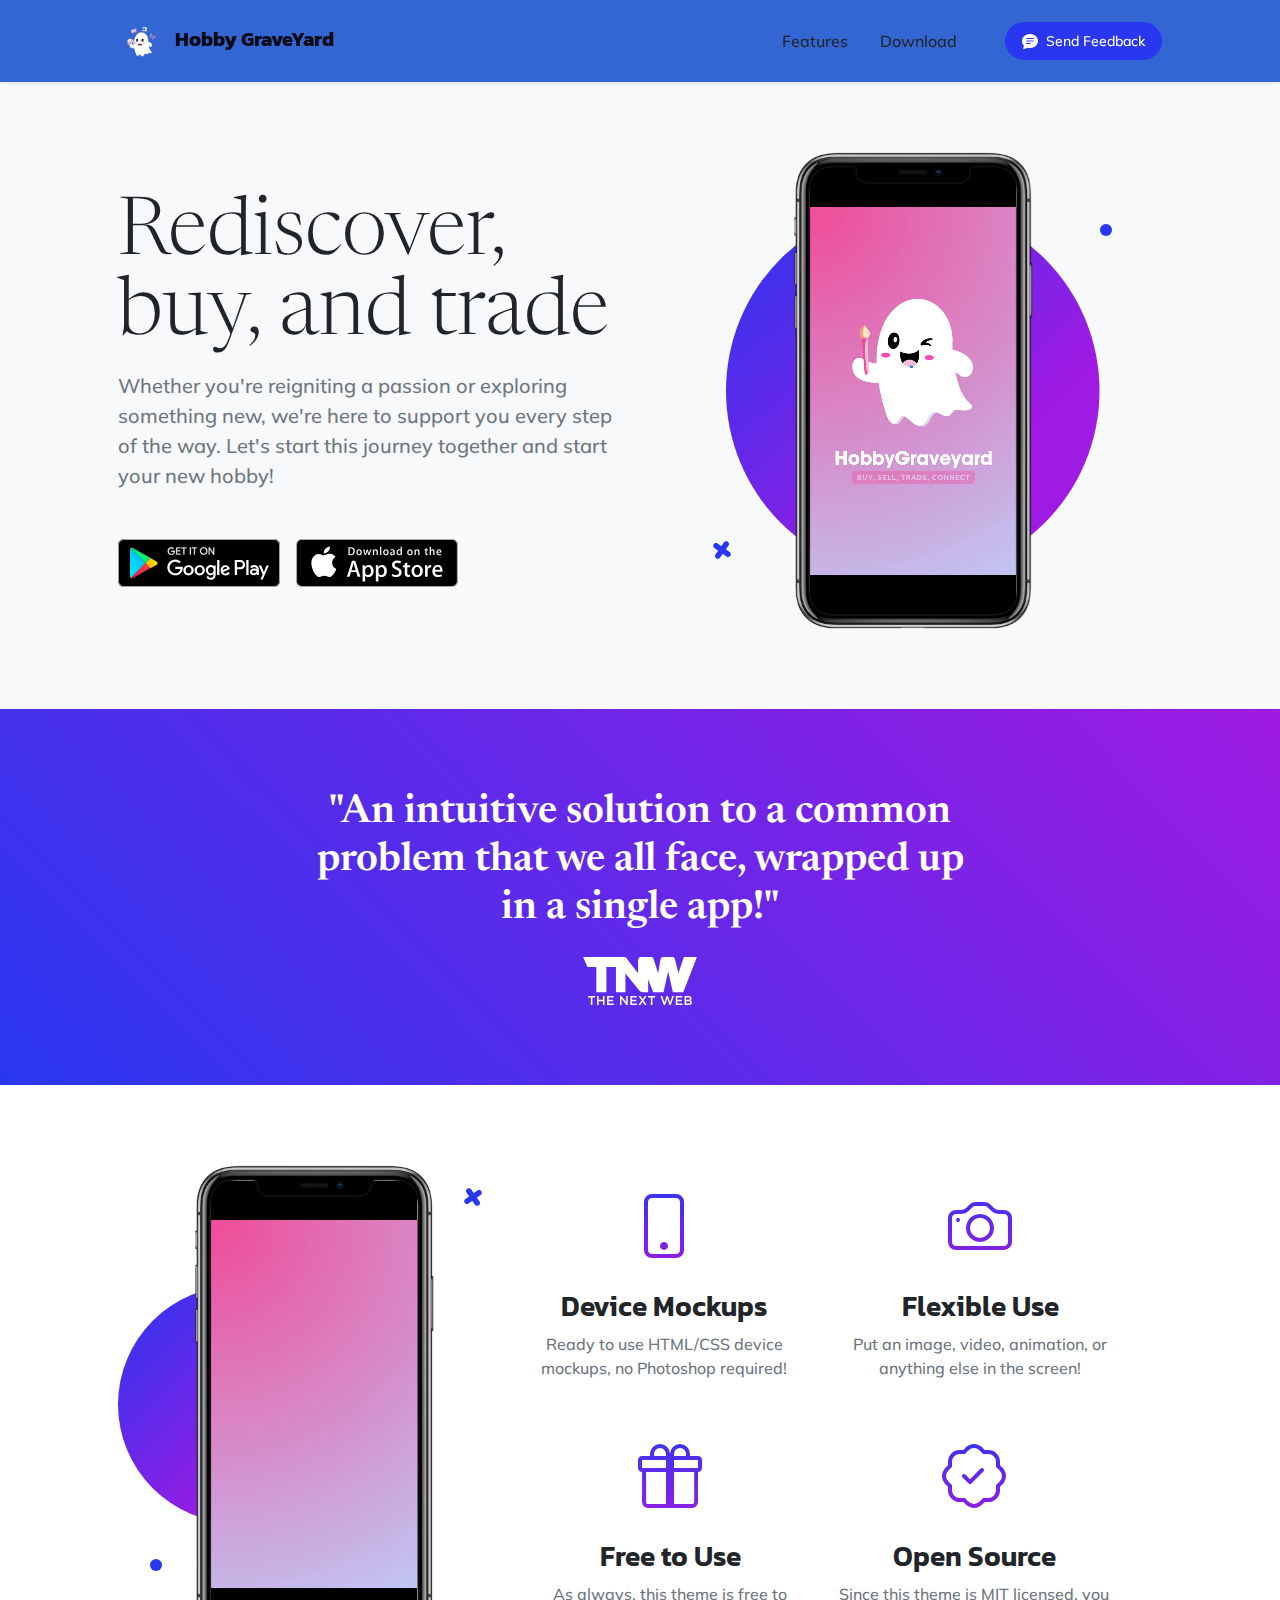
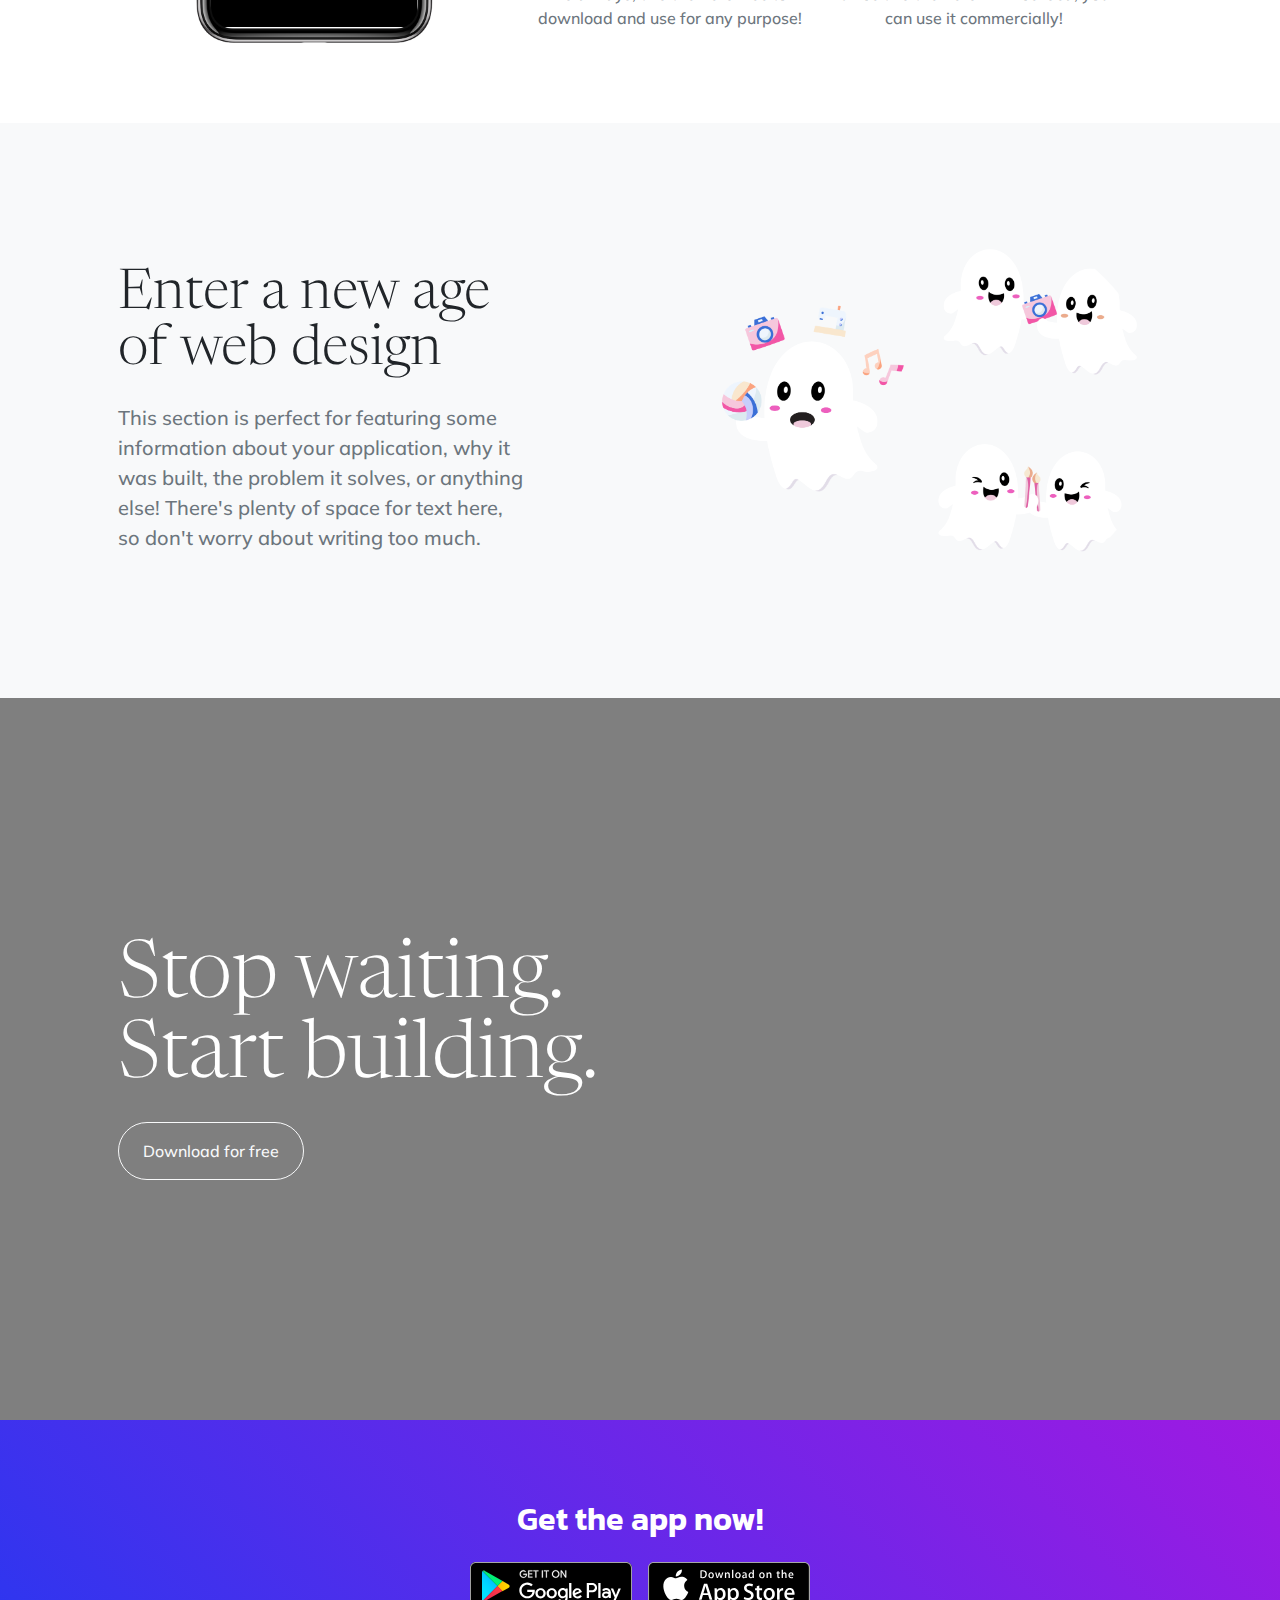
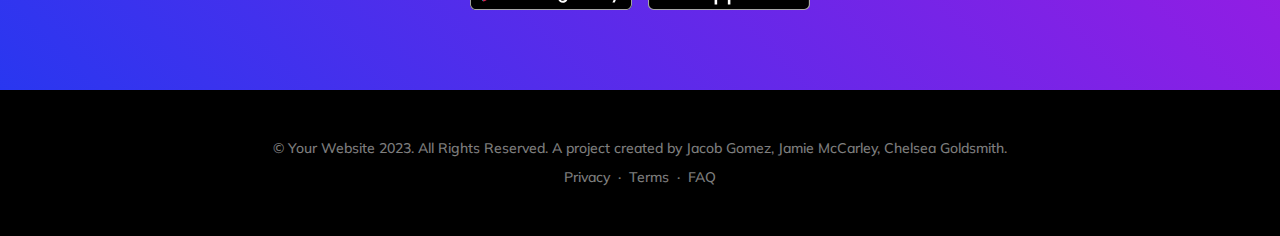
==== index.html @ b6e6c54a "credits" ====
<!DOCTYPE html>
<html lang="en">
<head>
  
        <meta charset="utf-8">
        <meta name="viewport" content="width=device-width, initial-scale=1, shrink-to-fit=no">
        <meta name="description" content="">
        <meta name="author" content="">
        <title>New Age - Start Bootstrap Theme</title>
        <link rel="icon" type="image/x-icon" href="assets/favicon.ico">
        <!-- Bootstrap icons-->
        <link href="https://cdn.jsdelivr.net/npm/bootstrap-icons@1.5.0/font/bootstrap-icons.css" rel="stylesheet">
        <!-- Google fonts-->
        <link rel="preconnect" href="https://fonts.gstatic.com">
        <link href="https://fonts.googleapis.com/css2?family=Newsreader:ital,wght@0,600;1,600&amp;display=swap" rel="stylesheet">
        <link href="https://fonts.googleapis.com/css2?family=Mulish:ital,wght@0,300;0,500;0,600;0,700;1,300;1,500;1,600;1,700&amp;display=swap" rel="stylesheet">
        <link href="https://fonts.googleapis.com/css2?family=Kanit:ital,wght@0,400;1,400&amp;display=swap" rel="stylesheet">
        <!-- Core theme CSS (includes Bootstrap)-->
        <link href="Css/styles.css" rel="stylesheet">

</head>
<body id="page-top">
    <!-- Navigation-->
    <nav class="navbar navbar-expand-lg navbar-light fixed-top shadow-sm" id="mainNav">
        <div class="container px-5">
            <a class="navbar-brand fw-bold" href="#page-top">
                <img src="assets/img/image_mascot.png" alt="Logo" class="me-2"> <!-- Add logo here -->
                Hobby GraveYard
            </a>
            <button class="navbar-toggler" type="button" data-bs-toggle="collapse" data-bs-target="#navbarResponsive" aria-controls="navbarResponsive" aria-expanded="false" aria-label="Toggle navigation">
                Menu
                <i class="bi-list"></i>
            </button>
            <div class="collapse navbar-collapse" id="navbarResponsive">
                <ul class="navbar-nav ms-auto me-4 my-3 my-lg-0">
                    <li class="nav-item"><a class="nav-link me-lg-3" href="#features">Features</a></li>
                    <li class="nav-item"><a class="nav-link me-lg-3" href="#download">Download</a></li>
                </ul>
                <button class="btn btn-primary rounded-pill px-3 mb-2 mb-lg-0" data-bs-toggle="modal" data-bs-target="#feedbackModal">
                    <span class="d-flex align-items-center">
                        <i class="bi-chat-text-fill me-2"></i>
                        <span class="small">Send Feedback</span>
                    </span>
                </button>
            </div>
        </div>
    </nav>
    <!-- Mashead header-->
    <header class="masthead">
        <div class="container px-5">
            <div class="row gx-5 align-items-center">
                <div class="col-lg-6">
                    <!-- Mashead text and app badges-->
                    <div class="mb-5 mb-lg-0 text-center text-lg-start">
                        <h1 class="display-1 lh-1 mb-3">Rediscover, buy, and trade</h1>
                        <p class="lead fw-normal text-muted mb-5"> Whether you're reigniting a passion or exploring something new, we're here to support you every step of the way.
                             Let's start this journey together and start your new hobby!</p>
                        <div class="d-flex flex-column flex-lg-row align-items-center">
                            <a class="me-lg-3 mb-4 mb-lg-0" href="#!"><img class="app-badge" src="assets/img/google-play-badge.svg" alt="..."></a>
                            <a href="#!"><img class="app-badge" src="assets/img/app-store-badge.svg" alt="..."></a>
                        </div>
                    </div>
                </div>
                <div class="col-lg-6">
                    <!-- Masthead device mockup feature-->
                    <div class="masthead-device-mockup">
                        <svg class="circle" viewBox="0 0 100 100" xmlns="http://www.w3.org/2000/svg">
                            <defs>
                                <linearGradient id="circleGradient" gradientTransform="rotate(45)">
                                    <stop class="gradient-start-color" offset="0%"></stop>
                                    <stop class="gradient-end-color" offset="100%"></stop>
                                </linearGradient>
                            </defs>
                            <circle cx="50" cy="50" r="50"></circle></svg><svg class="shape-1 d-none d-sm-block" viewBox="0 0 240.83 240.83" xmlns="http://www.w3.org/2000/svg">
                            <rect x="-32.54" y="78.39" width="305.92" height="84.05" rx="42.03" transform="translate(120.42 -49.88) rotate(45)"></rect>
                            <rect x="-32.54" y="78.39" width="305.92" height="84.05" rx="42.03" transform="translate(-49.88 120.42) rotate(-45)"></rect></svg><svg class="shape-2 d-none d-sm-block" viewBox="0 0 100 100" xmlns="http://www.w3.org/2000/svg"><circle cx="50" cy="50" r="50"></circle></svg>
                        <div class="device-wrapper">
                            <div class="device" data-device="iPhoneX" data-orientation="portrait" data-color="black">
                                <div class="screen bg-black">
                                    <!-- PUT CONTENTS HERE:-->
                                    <!-- * * This can be a video, image, or just about anything else.-->
                                    <!-- * * Set the max width of your media to 100% and the height to-->
                                    <!-- * * 100% like the demo example below.-->
                                    <video muted="muted" autoplay="" loop="" style="max-width: 100%; height: 100%"><source src="assets/video/Hobby Graveyard.mp4" type="video/mp4"></video>
                                </div>
                            </div>
                        </div>
                    </div>
                </div>
            </div>
        </div>
    </header>
    <!-- Quote/testimonial aside-->
    <aside class="text-center bg-gradient-primary-to-secondary">
        <div class="container px-5">
            <div class="row gx-5 justify-content-center">
                <div class="col-xl-8">
                    <div class="h2 fs-1 text-white mb-4">"An intuitive solution to a common problem that we all face, wrapped up in a single app!"</div>
                    <img src="assets/img/tnw-logo.svg" alt="..." style="height: 3rem">
                </div>
            </div>
        </div>
    </aside>
    <!-- App features section-->
    <section id="features">
        <div class="container px-5">
            <div class="row gx-5 align-items-center">
                <div class="col-lg-8 order-lg-1 mb-5 mb-lg-0">
                    <div class="container-fluid px-5">
                        <div class="row gx-5">
                            <div class="col-md-6 mb-5">
                                <!-- Feature item-->
                                <div class="text-center">
                                    <i class="bi-phone icon-feature text-gradient d-block mb-3"></i>
                                    <h3 class="font-alt">Device Mockups</h3>
                                    <p class="text-muted mb-0">Ready to use HTML/CSS device mockups, no Photoshop required!</p>
                                </div>
                            </div>
                            <div class="col-md-6 mb-5">
                                <!-- Feature item-->
                                <div class="text-center">
                                    <i class="bi-camera icon-feature text-gradient d-block mb-3"></i>
                                    <h3 class="font-alt">Flexible Use</h3>
                                    <p class="text-muted mb-0">Put an image, video, animation, or anything else in the screen!</p>
                                </div>
                            </div>
                        </div>
                        <div class="row">
                            <div class="col-md-6 mb-5 mb-md-0">
                                <!-- Feature item-->
                                <div class="text-center">
                                    <i class="bi-gift icon-feature text-gradient d-block mb-3"></i>
                                    <h3 class="font-alt">Free to Use</h3>
                                    <p class="text-muted mb-0">As always, this theme is free to download and use for any purpose!</p>
                                </div>
                            </div>
                            <div class="col-md-6">
                                <!-- Feature item-->
                                <div class="text-center">
                                    <i class="bi-patch-check icon-feature text-gradient d-block mb-3"></i>
                                    <h3 class="font-alt">Open Source</h3>
                                    <p class="text-muted mb-0">Since this theme is MIT licensed, you can use it commercially!</p>
                                </div>
                            </div>
                        </div>
                    </div>
                </div>
                <div class="col-lg-4 order-lg-0">
                    <!-- Features section device mockup-->
                    <div class="features-device-mockup">
                        <svg class="circle" viewBox="0 0 100 100" xmlns="http://www.w3.org/2000/svg">
                            <defs>
                                <linearGradient id="circleGradient" gradientTransform="rotate(45)">
                                    <stop class="gradient-start-color" offset="0%"></stop>
                                    <stop class="gradient-end-color" offset="100%"></stop>
                                </linearGradient>
                            </defs>
                            <circle cx="50" cy="50" r="50"></circle></svg><svg class="shape-1 d-none d-sm-block" viewBox="0 0 240.83 240.83" xmlns="http://www.w3.org/2000/svg">
                            <rect x="-32.54" y="78.39" width="305.92" height="84.05" rx="42.03" transform="translate(120.42 -49.88) rotate(45)"></rect>
                            <rect x="-32.54" y="78.39" width="305.92" height="84.05" rx="42.03" transform="translate(-49.88 120.42) rotate(-45)"></rect></svg><svg class="shape-2 d-none d-sm-block" viewBox="0 0 100 100" xmlns="http://www.w3.org/2000/svg"><circle cx="50" cy="50" r="50"></circle></svg>
                        <div class="device-wrapper">
                            <div class="device" data-device="iPhoneX" data-orientation="portrait" data-color="black">
                                <div class="screen bg-black">
                                    <!-- PUT CONTENTS HERE:-->
                                    <!-- * * This can be a video, image, or just about anything else.-->
                                    <!-- * * Set the max width of your media to 100% and the height to-->
                                    <!-- * * 100% like the demo example below.-->
                                    <video muted="muted" autoplay="" loop="" style="max-width: 100%; height: 100%"><source src="assets/video/Hobby Graveyard.mp4" type="video/mp4"></video>
                                </div>
                            </div>
                        </div>
                    </div>
                </div>
            </div>
        </div>
    </section>
    <!-- Basic features section-->
    <section class="bg-light">
        <div class="container px-5">
            <div class="row gx-5 align-items-center justify-content-center justify-content-lg-between">
                <div class="col-12 col-lg-5">
                    <h2 class="display-4 lh-1 mb-4">Enter a new age of web design</h2>
                    <p class="lead fw-normal text-muted mb-5 mb-lg-0">This section is perfect for featuring some information about your application, why it was built, the problem it solves, or anything else! There's plenty of space for text here, so don't worry about writing too much.</p>
                </div>
                <div class="col-sm-8 col-md-6">
                    <div class="px-5 px-sm-0"><img class="img-fluid rounded-circle" src="assets/img/Untitled (65).png" alt="..."></div>
                </div>
            </div>
        </div>
    </section>
    <!-- Call to action section-->
    <section class="cta">
        <div class="cta-content">
            <div class="container px-5">
                <h2 class="text-white display-1 lh-1 mb-4">
                    Stop waiting.
                    <br>
                    Start building.
                </h2>
                <a class="btn btn-outline-light py-3 px-4 rounded-pill" href="https://startbootstrap.com/theme/new-age" target="_blank">Download for free</a>
            </div>
        </div>
    </section>
    <!-- App badge section-->
    <section class="bg-gradient-primary-to-secondary" id="download">
        <div class="container px-5">
            <h2 class="text-center text-white font-alt mb-4">Get the app now!</h2>
            <div class="d-flex flex-column flex-lg-row align-items-center justify-content-center">
                <a class="me-lg-3 mb-4 mb-lg-0" href="#!"><img class="app-badge" src="assets/img/google-play-badge.svg" alt="..."></a>
                <a href="#!"><img class="app-badge" src="assets/img/app-store-badge.svg" alt="..."></a>
            </div>
        </div>
    </section>
    <!-- Footer-->
    <footer class="bg-black text-center py-5">
        <div class="container px-5">
            <div class="text-white-50 small">
                <div class="mb-2">© Your Website 2023. All Rights Reserved. A project created by Jacob Gomez, Jamie McCarley, Chelsea Goldsmith.</div>
                <a href="#!">Privacy</a>
                <span class="mx-1">·</span>
                <a href="#!">Terms</a>
                <span class="mx-1">·</span>
                <a href="#!">FAQ</a>
            </div>
        </div>
    </footer>
    <!-- Feedback Modal-->
    <div class="modal fade" id="feedbackModal" tabindex="-1" aria-labelledby="feedbackModalLabel" aria-hidden="true">
        <div class="modal-dialog modal-dialog-centered">
            <div class="modal-content">
                <div class="modal-header bg-gradient-primary-to-secondary p-4">
                    <h5 class="modal-title font-alt text-white" id="feedbackModalLabel">Send feedback</h5>
                    <button class="btn-close btn-close-white" type="button" data-bs-dismiss="modal" aria-label="Close"></button>
                </div>
                <div class="modal-body border-0 p-4">
                    <!-- * * * * * * * * * * * * * * *-->
                    <!-- * * SB Forms Contact Form * *-->
                    <!-- * * * * * * * * * * * * * * *-->
                    <!-- This form is pre-integrated with SB Forms.-->
                    <!-- To make this form functional, sign up at-->
                    <!-- https://startbootstrap.com/solution/contact-forms-->
                    <!-- to get an API token!-->
                    <form id="contactForm" data-sb-form-api-token="API_TOKEN">
                        <!-- Name input-->
                        <div class="form-floating mb-3">
                            <input class="form-control" id="name" type="text" placeholder="Enter your name..." data-sb-validations="required" data-sb-can-submit="no">
                            <label for="name">Full name</label>
                            <div class="invalid-feedback" data-sb-feedback="name:required">A name is required.</div>
                        </div>
                        <!-- Email address input-->
                        <div class="form-floating mb-3">
                            <input class="form-control" id="email" type="email" placeholder="name@example.com" data-sb-validations="required,email" data-sb-can-submit="no">
                            <label for="email">Email address</label>
                            <div class="invalid-feedback" data-sb-feedback="email:required">An email is required.</div>
                            <div class="invalid-feedback" data-sb-feedback="email:email">Email is not valid.</div>
                        </div>
                        <!-- Phone number input-->
                        <div class="form-floating mb-3">
                            <input class="form-control" id="phone" type="tel" placeholder="(123) 456-7890" data-sb-validations="required" data-sb-can-submit="no">
                            <label for="phone">Phone number</label>
                            <div class="invalid-feedback" data-sb-feedback="phone:required">A phone number is required.</div>
                        </div>
                        <!-- Message input-->
                        <div class="form-floating mb-3">
                            <textarea class="form-control" id="message" type="text" placeholder="Enter your message here..." style="height: 10rem" data-sb-validations="required" data-sb-can-submit="no"></textarea>
                            <label for="message">Message</label>
                            <div class="invalid-feedback" data-sb-feedback="message:required">A message is required.</div>
                        </div>
                        <!-- Submit success message-->
                        <!---->
                        <!-- This is what your users will see when the form-->
                        <!-- has successfully submitted-->
                        <div class="d-none" id="submitSuccessMessage">
                            <div class="text-center mb-3">
                                <div class="fw-bolder">Form submission successful!</div>
                                To activate this form, sign up at
                                <br>
                                <a href="https://startbootstrap.com/solution/contact-forms">https://startbootstrap.com/solution/contact-forms</a>
                            </div>
                        </div>
                        <!-- Submit error message-->
                        <!---->
                        <!-- This is what your users will see when there is-->
                        <!-- an error submitting the form-->
                        <div class="d-none" id="submitErrorMessage"><div class="text-center text-danger mb-3">Error sending message!</div></div>
                        <!-- Submit Button-->
                        <div class="d-grid"><button class="btn btn-primary rounded-pill btn-lg disabled" id="submitButton" type="submit">Submit</button></div>
                    </form>
                </div>
            </div>
        </div>
    </div>
    <!-- Bootstrap core JS-->
    <script src="https://cdn.jsdelivr.net/npm/bootstrap@5.2.3/dist/js/bootstrap.bundle.min.js"></script>
    <!-- Core theme JS-->
    <script src="js/scripts.js"></script>
    <!-- * * * * * * * * * * * * * * * * * * * * * * * * * * * * * * * * * * * * * * * *-->
    <!-- * *                               SB Forms JS                               * *-->
    <!-- * * Activate your form at https://startbootstrap.com/solution/contact-forms * *-->
    <!-- * * * * * * * * * * * * * * * * * * * * * * * * * * * * * * * * * * * * * * * *-->
    <script src="https://cdn.startbootstrap.com/sb-forms-latest.js"></script>


</body>
</html>
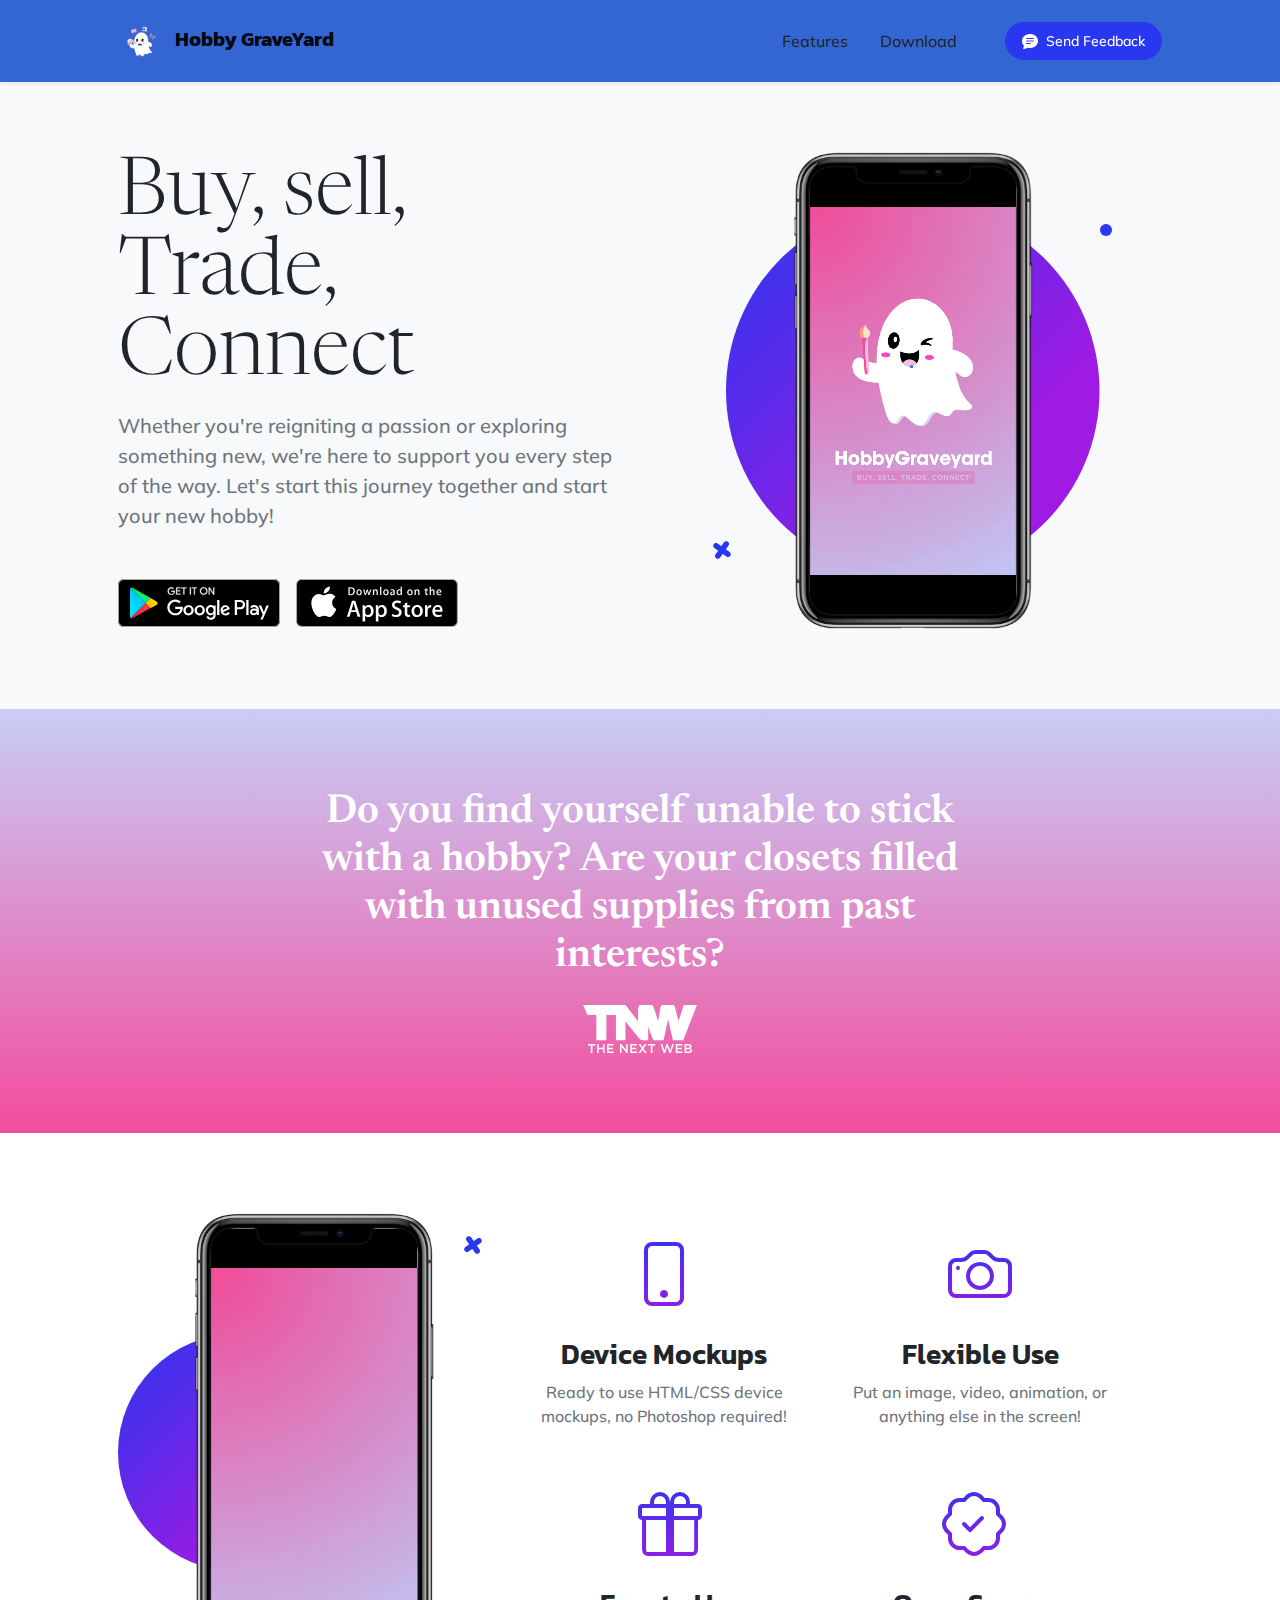
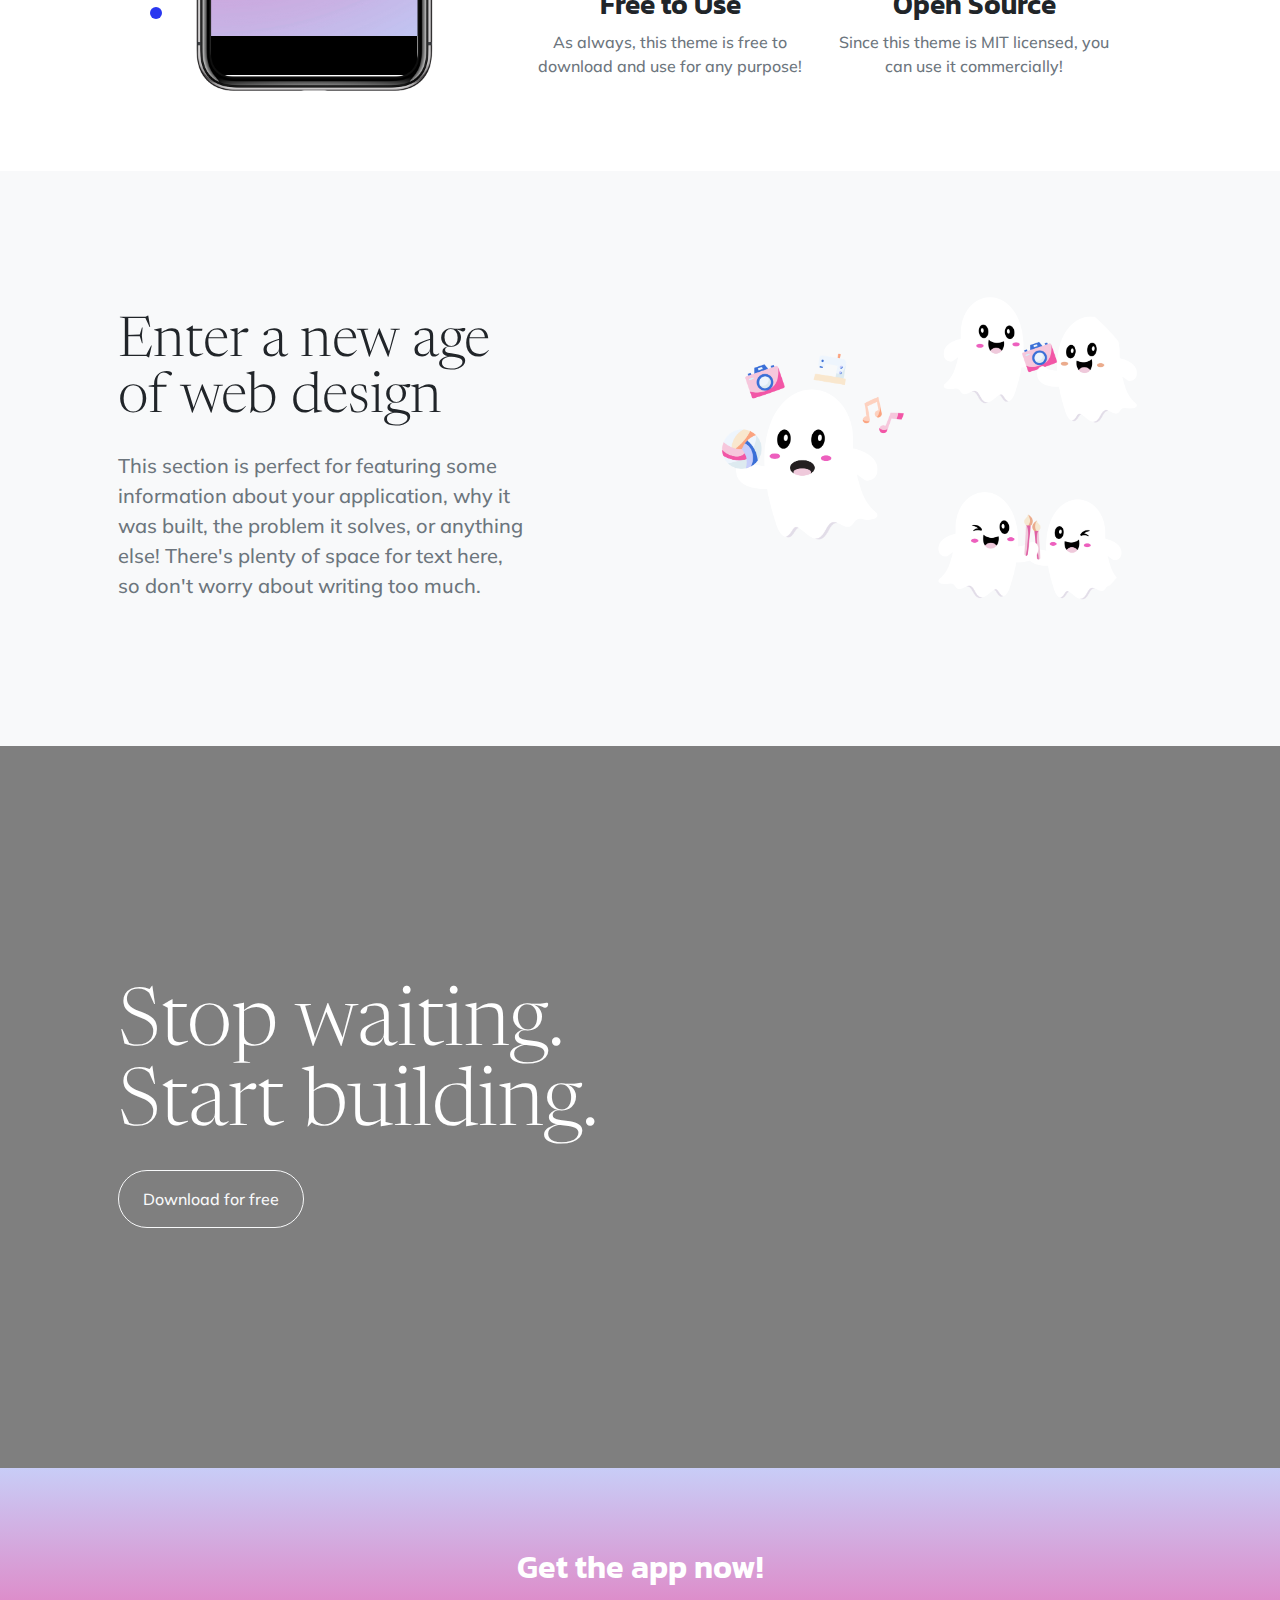
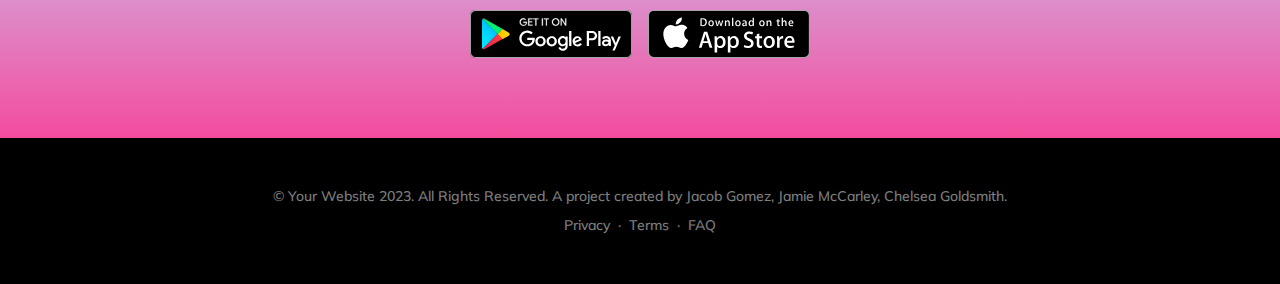
==== commit 5a2f0d6f: "change gradiant" ====
--- a/index.html
+++ b/index.html
@@ -52,7 +52,7 @@
                 <div class="col-lg-6">
                     <!-- Mashead text and app badges-->
                     <div class="mb-5 mb-lg-0 text-center text-lg-start">
-                        <h1 class="display-1 lh-1 mb-3">Rediscover, buy, and trade</h1>
+                        <h1 class="display-1 lh-1 mb-3">Buy, sell, Trade, Connect</h1>
                         <p class="lead fw-normal text-muted mb-5"> Whether you're reigniting a passion or exploring something new, we're here to support you every step of the way.
                              Let's start this journey together and start your new hobby!</p>
                         <div class="d-flex flex-column flex-lg-row align-items-center">
@@ -95,7 +95,7 @@
         <div class="container px-5">
             <div class="row gx-5 justify-content-center">
                 <div class="col-xl-8">
-                    <div class="h2 fs-1 text-white mb-4">"An intuitive solution to a common problem that we all face, wrapped up in a single app!"</div>
+                    <div class="h2 fs-1 text-white mb-4">Do you find yourself unable to stick with a hobby? Are your closets filled with unused supplies from past interests?</div>
                     <img src="assets/img/tnw-logo.svg" alt="..." style="height: 3rem">
                 </div>
             </div>
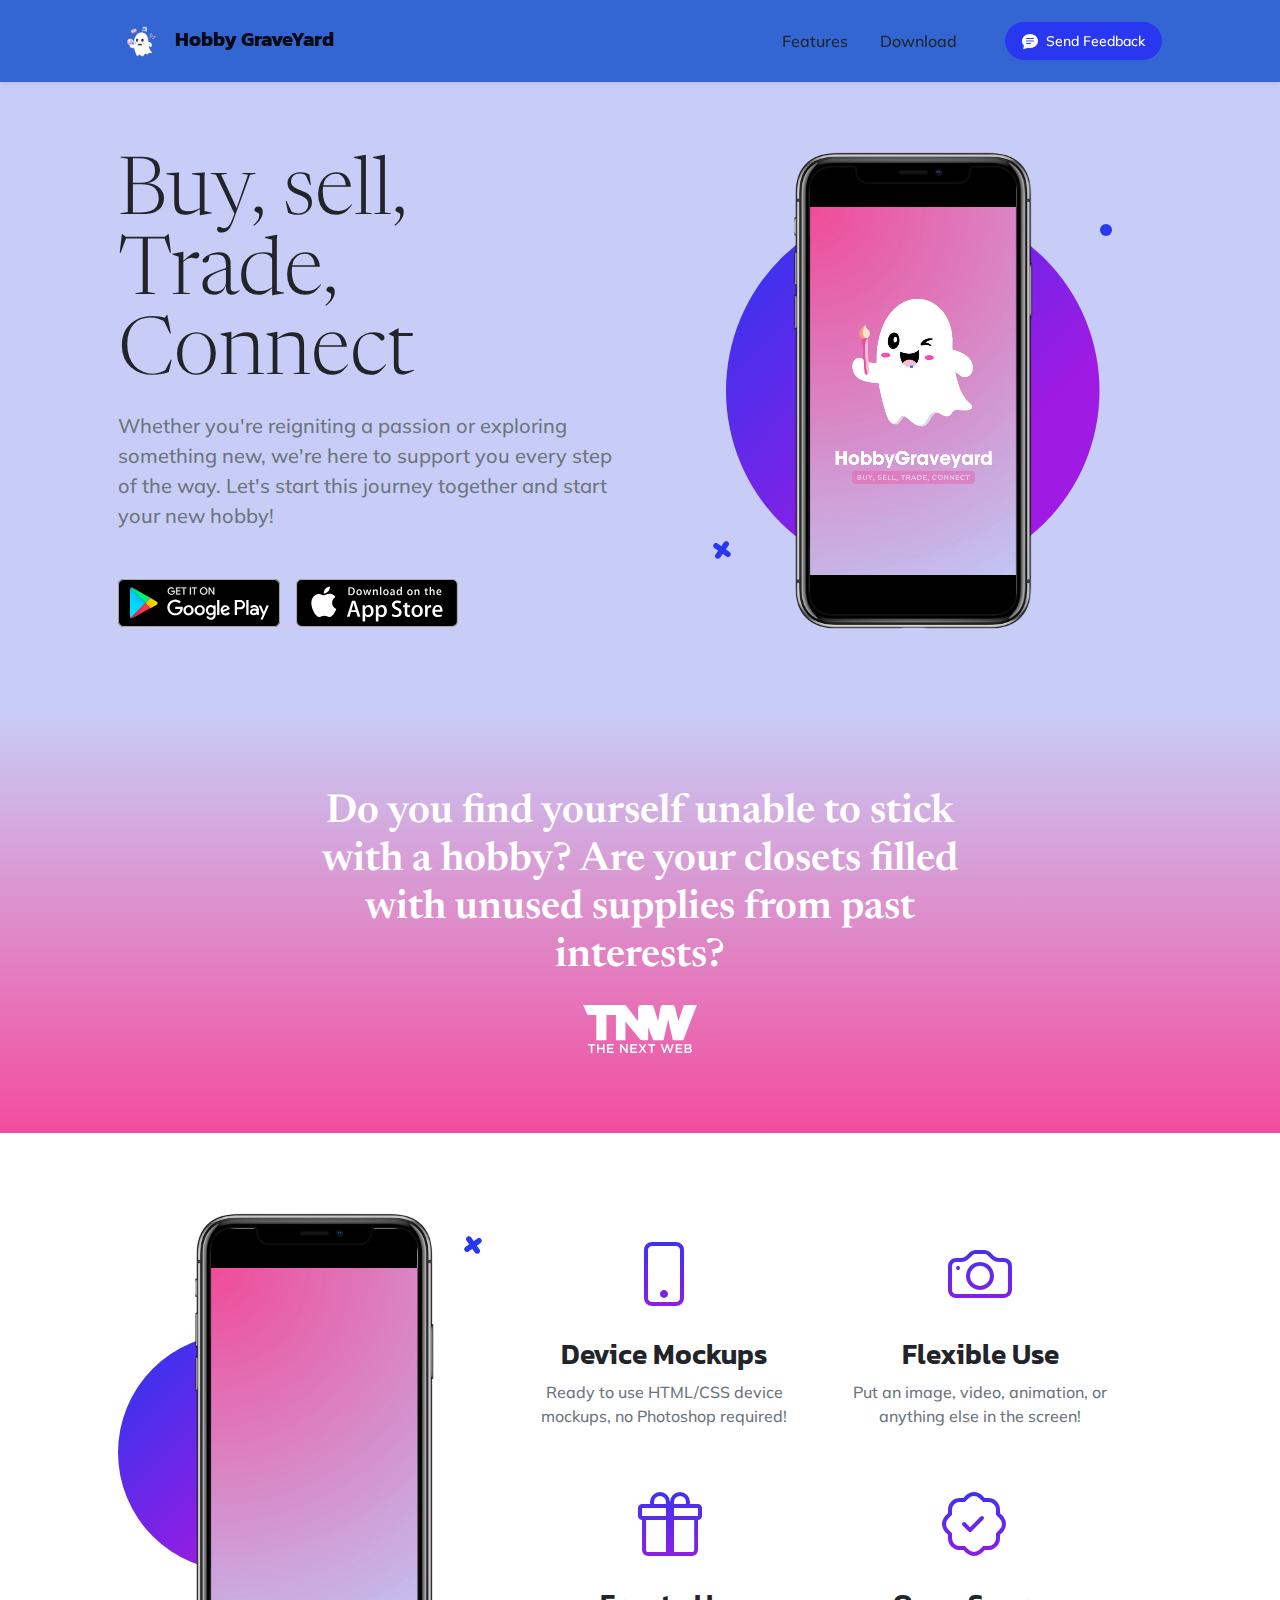
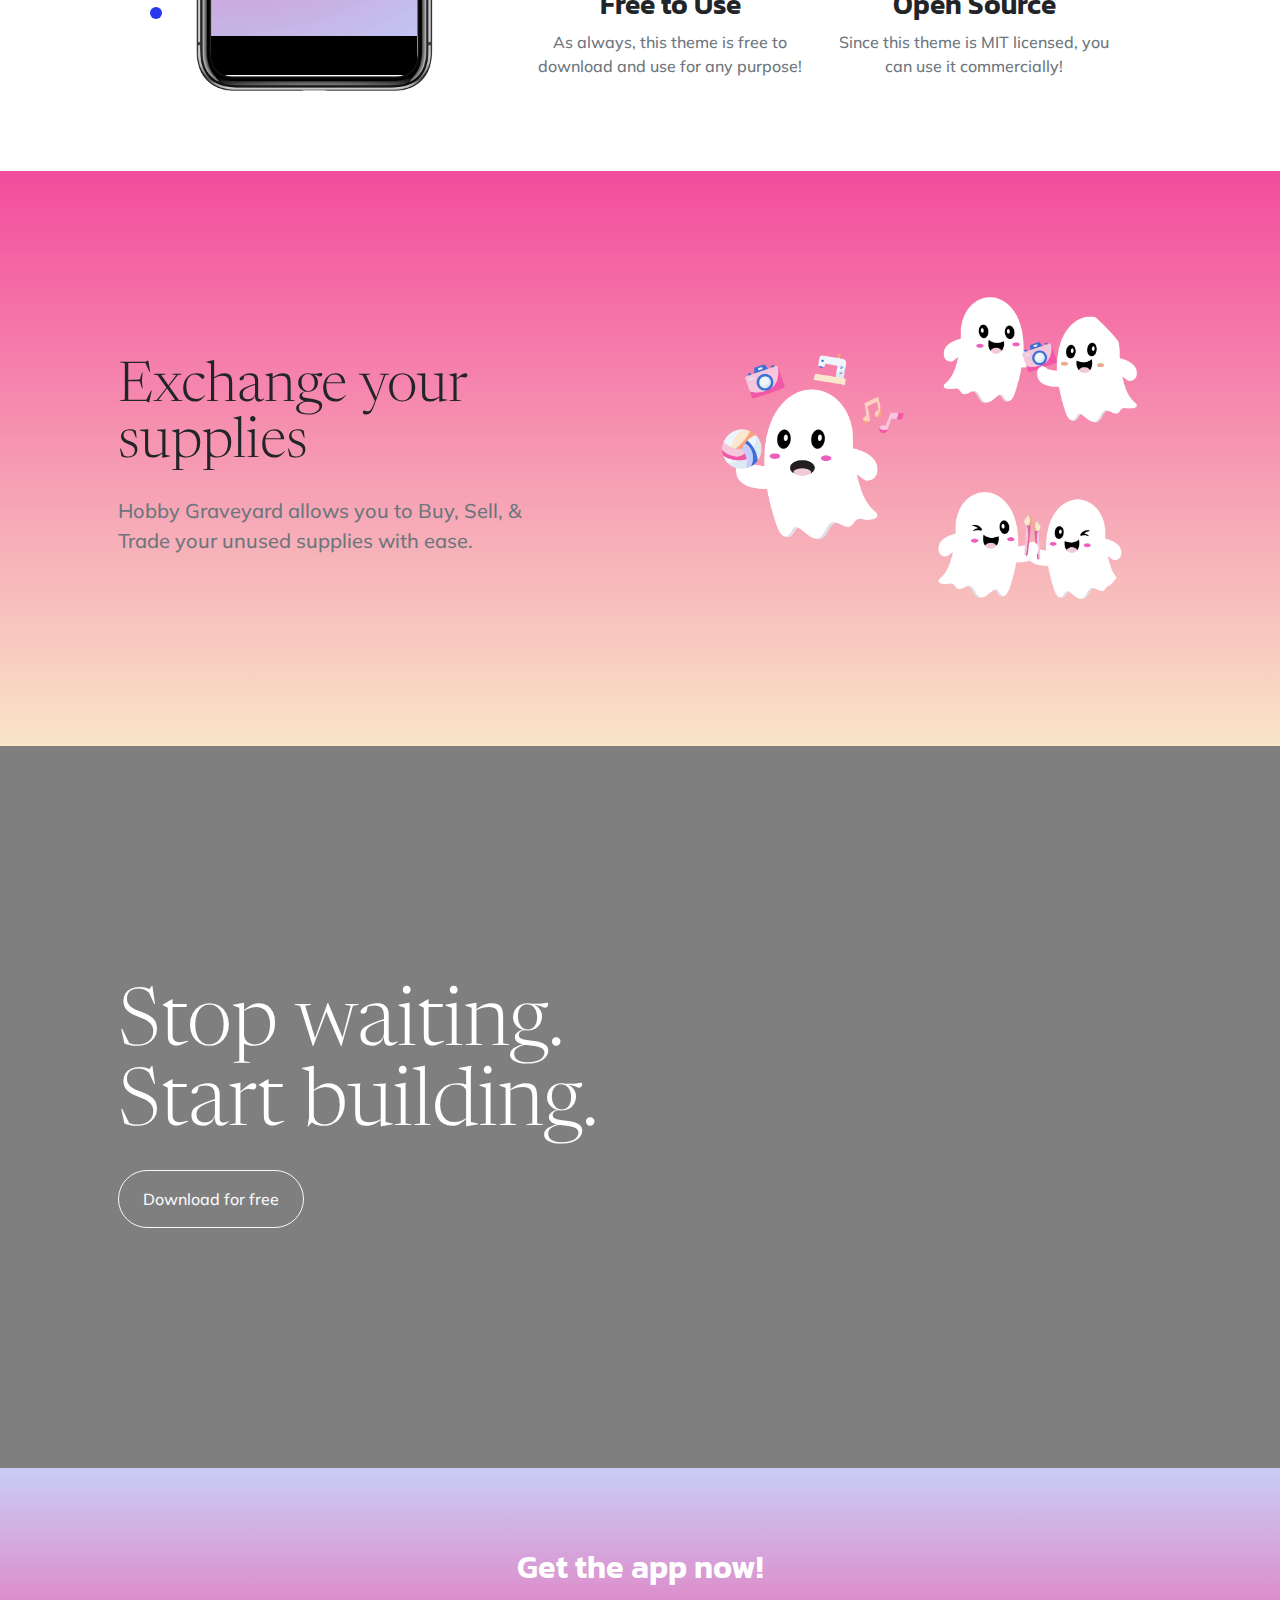
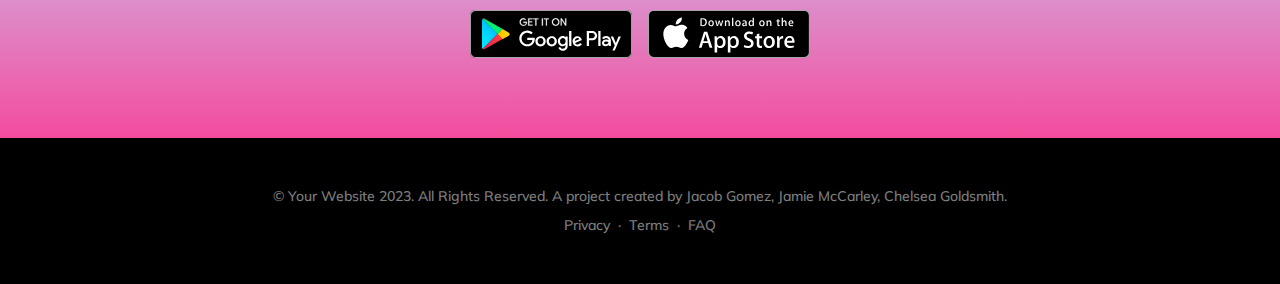
==== commit 860813c1: "change gradient" ====
--- a/index.html
+++ b/index.html
@@ -179,8 +179,8 @@
         <div class="container px-5">
             <div class="row gx-5 align-items-center justify-content-center justify-content-lg-between">
                 <div class="col-12 col-lg-5">
-                    <h2 class="display-4 lh-1 mb-4">Enter a new age of web design</h2>
-                    <p class="lead fw-normal text-muted mb-5 mb-lg-0">This section is perfect for featuring some information about your application, why it was built, the problem it solves, or anything else! There's plenty of space for text here, so don't worry about writing too much.</p>
+                    <h2 class="display-4 lh-1 mb-4">Exchange your supplies</h2>
+                    <p class="lead fw-normal text-muted mb-5 mb-lg-0"> Hobby Graveyard allows you to Buy, Sell, & Trade your unused supplies with ease.</p>
                 </div>
                 <div class="col-sm-8 col-md-6">
                     <div class="px-5 px-sm-0"><img class="img-fluid rounded-circle" src="assets/img/Untitled (65).png" alt="..."></div>
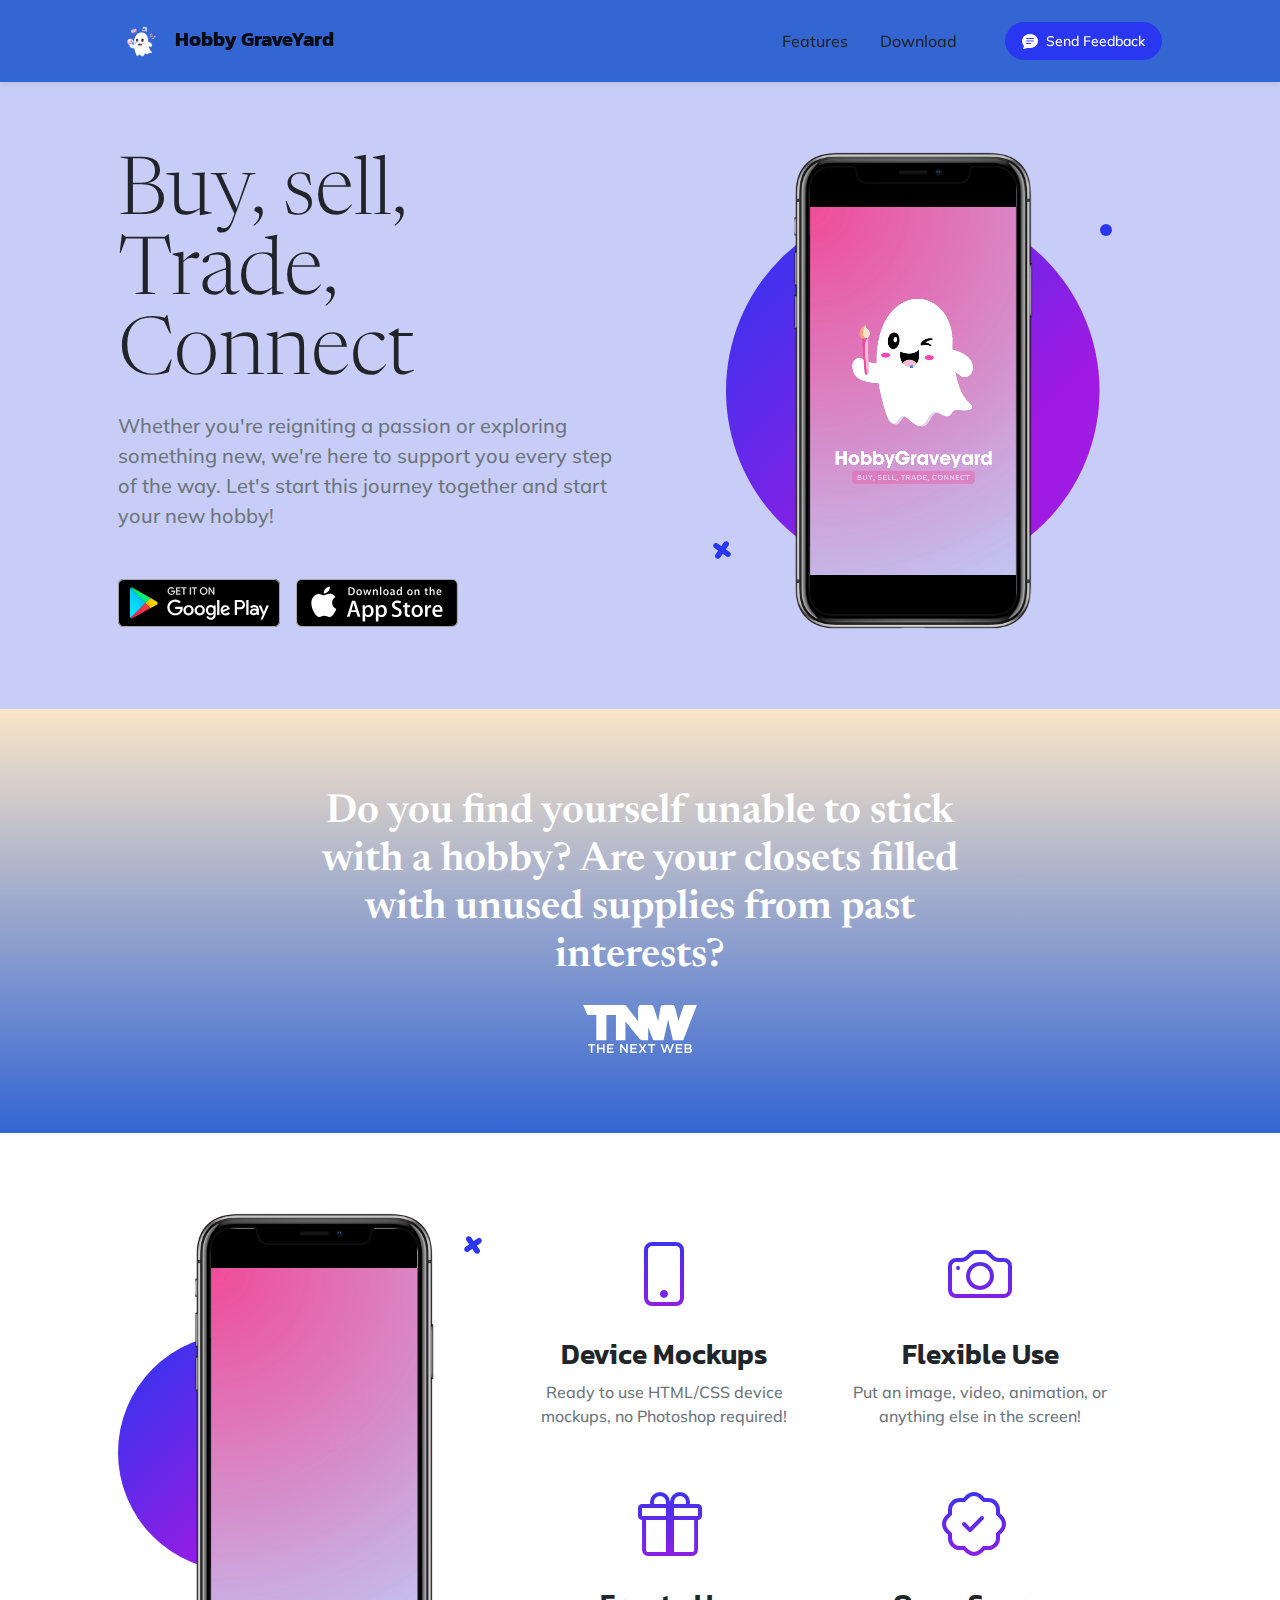
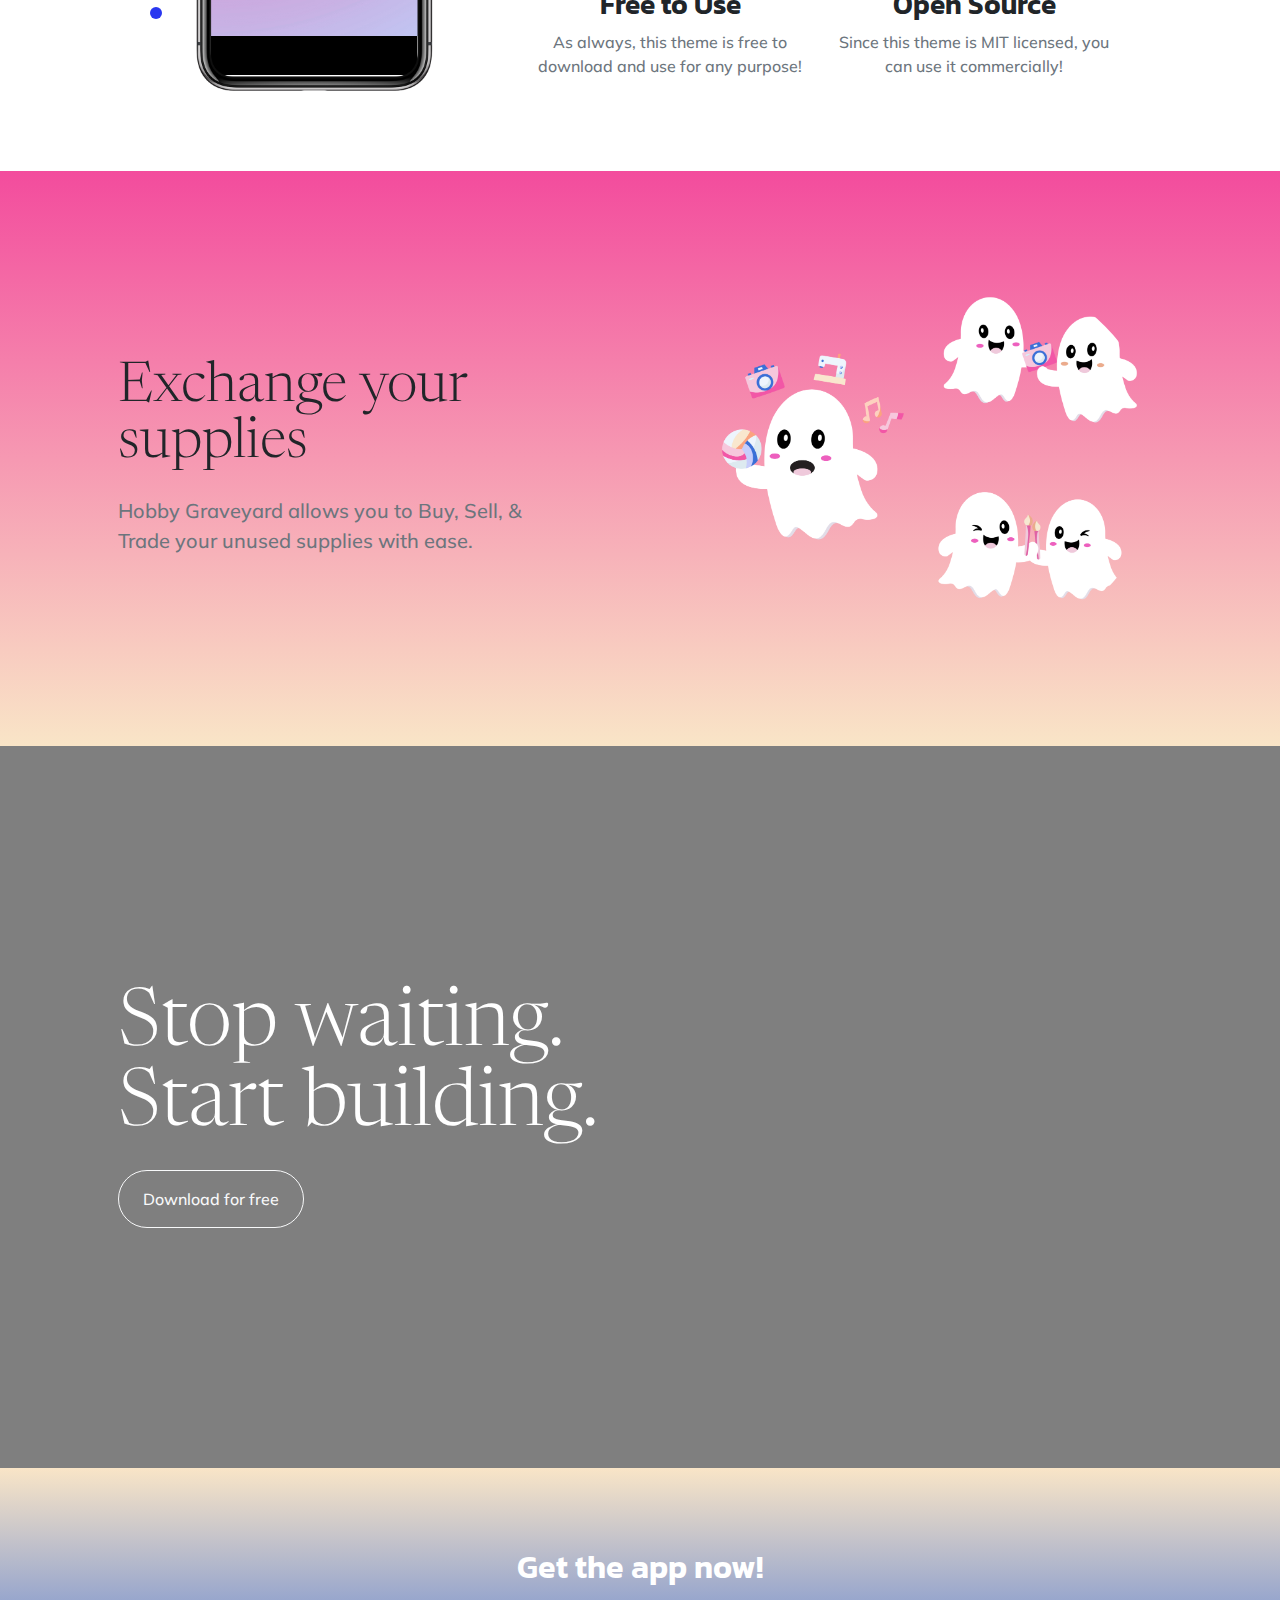
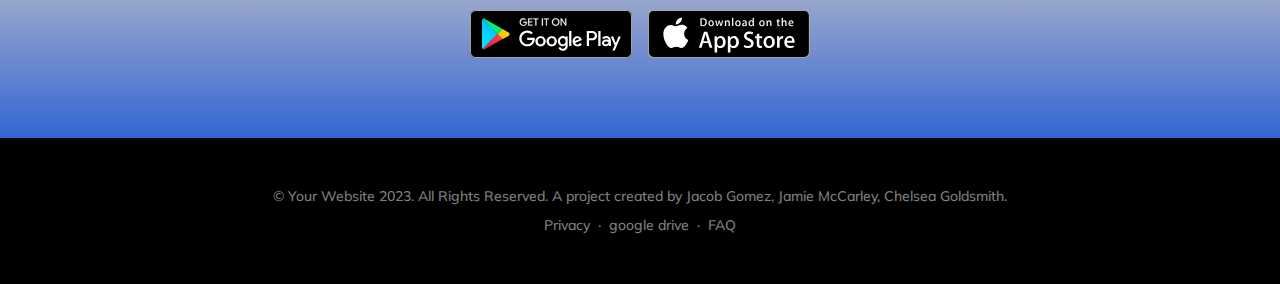
==== commit a2ecb638: "links" ====
--- a/index.html
+++ b/index.html
@@ -197,7 +197,7 @@
                     <br>
                     Start building.
                 </h2>
-                <a class="btn btn-outline-light py-3 px-4 rounded-pill" href="https://startbootstrap.com/theme/new-age" target="_blank">Download for free</a>
+                <a class="btn btn-outline-light py-3 px-4 rounded-pill" href="https://www.figma.com/proto/bBG4HDluqaXCtLCcIJEtqa/Prototype?type=design&node-id=39-1030&t=EaT60MHSPB8FSh4I-1&scaling=scale-down&page-id=0%3A1&starting-point-node-id=39%3A1030&show-proto-sidebar=1&mode=design" target="_blank">Download for free</a>
             </div>
         </div>
     </section>
@@ -218,7 +218,7 @@
                 <div class="mb-2">© Your Website 2023. All Rights Reserved. A project created by Jacob Gomez, Jamie McCarley, Chelsea Goldsmith.</div>
                 <a href="#!">Privacy</a>
                 <span class="mx-1">·</span>
-                <a href="#!">Terms</a>
+                <a href="https://docs.google.com/document/d/1hE4kEsvBjOIIwOa1tMow2zDbSvi2QF7L5sItac-VmSM/edit?usp=sharing">google drive</a>
                 <span class="mx-1">·</span>
                 <a href="#!">FAQ</a>
             </div>
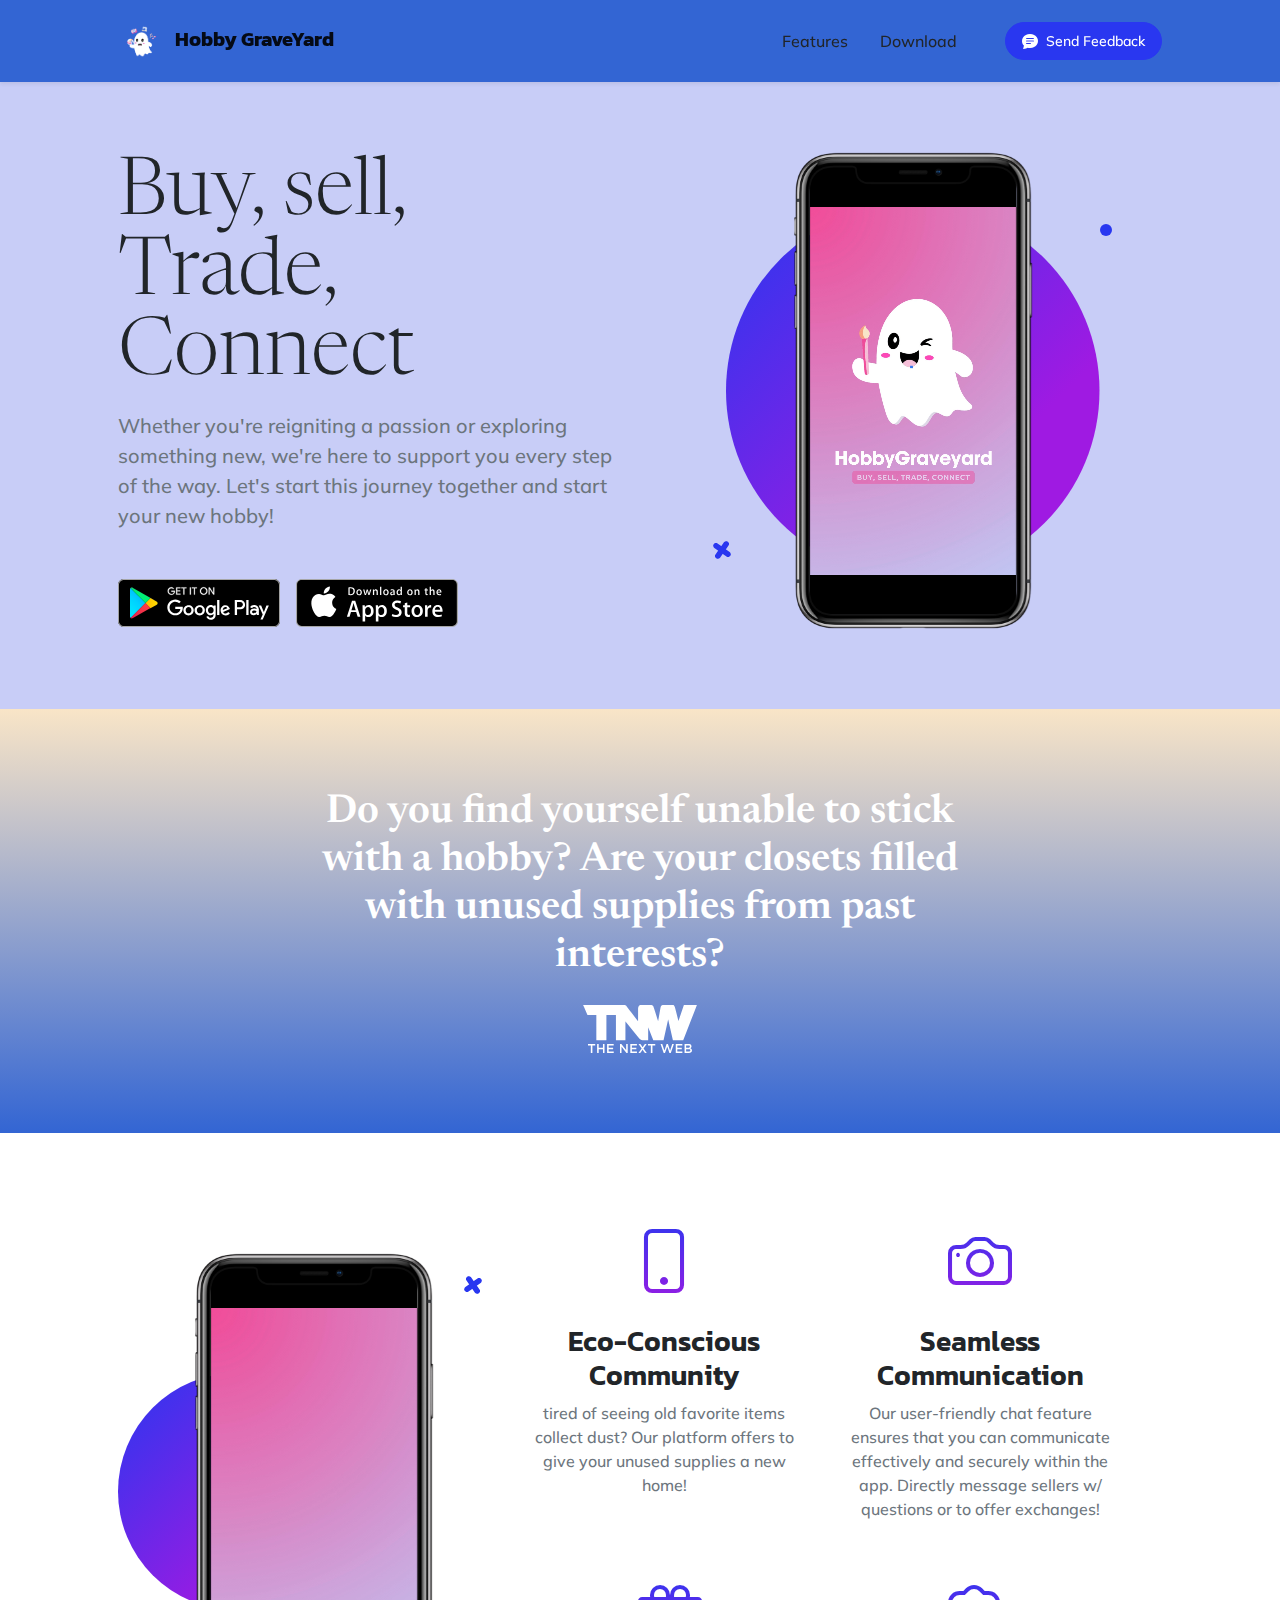
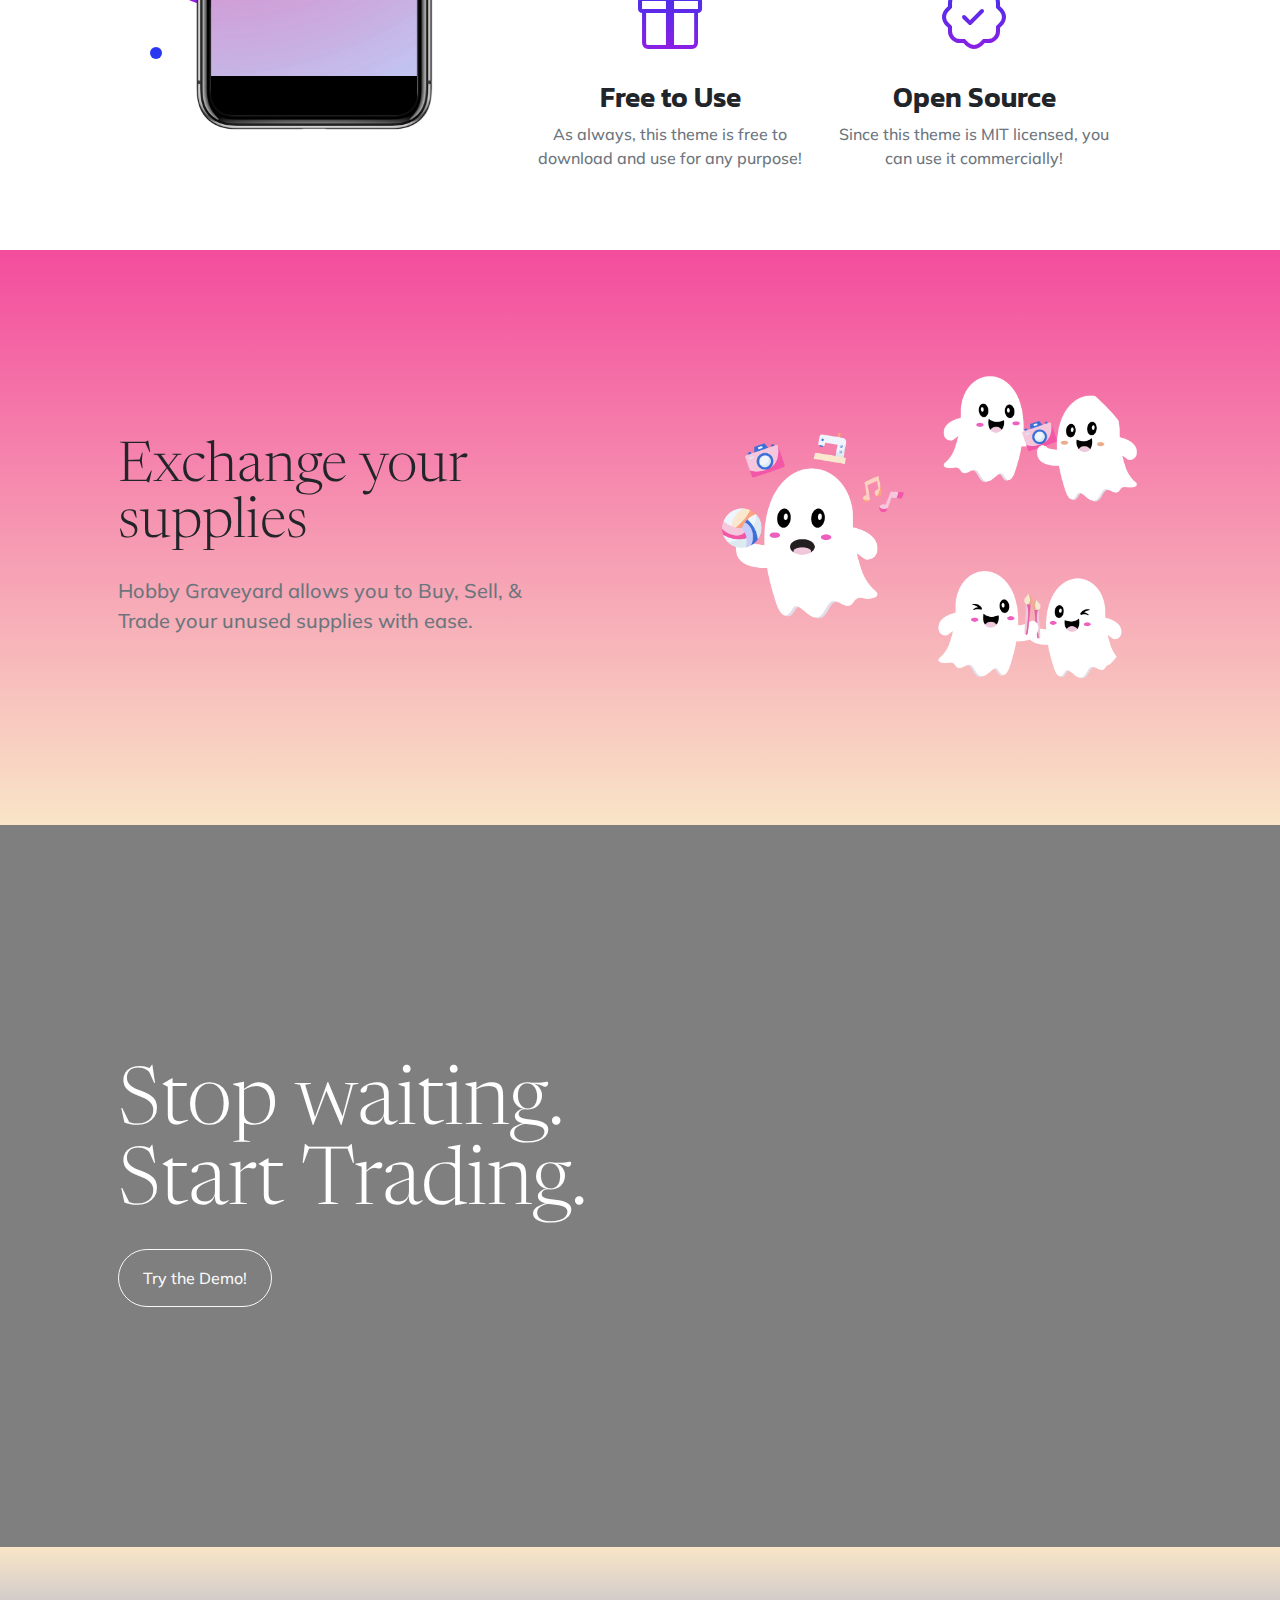
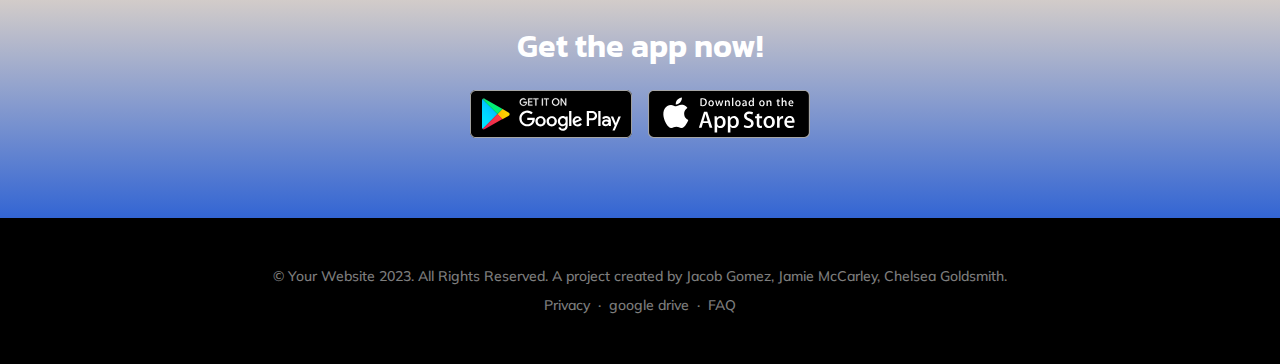
==== commit d9984452: "add selling points" ====
--- a/index.html
+++ b/index.html
@@ -112,16 +112,16 @@
                                 <!-- Feature item-->
                                 <div class="text-center">
                                     <i class="bi-phone icon-feature text-gradient d-block mb-3"></i>
-                                    <h3 class="font-alt">Device Mockups</h3>
-                                    <p class="text-muted mb-0">Ready to use HTML/CSS device mockups, no Photoshop required!</p>
+                                    <h3 class="font-alt">Eco-Conscious Community</h3>
+                                    <p class="text-muted mb-0"> tired of seeing old favorite items collect dust? Our platform offers to give your unused supplies a new home!</p>
                                 </div>
                             </div>
                             <div class="col-md-6 mb-5">
                                 <!-- Feature item-->
                                 <div class="text-center">
                                     <i class="bi-camera icon-feature text-gradient d-block mb-3"></i>
-                                    <h3 class="font-alt">Flexible Use</h3>
-                                    <p class="text-muted mb-0">Put an image, video, animation, or anything else in the screen!</p>
+                                    <h3 class="font-alt">Seamless Communication</h3>
+                                    <p class="text-muted mb-0"> Our user-friendly chat feature ensures that you can communicate effectively and securely within the app. Directly message sellers w/ questions or to offer exchanges!</p>
                                 </div>
                             </div>
                         </div>
@@ -195,9 +195,9 @@
                 <h2 class="text-white display-1 lh-1 mb-4">
                     Stop waiting.
                     <br>
-                    Start building.
+                    Start Trading.
                 </h2>
-                <a class="btn btn-outline-light py-3 px-4 rounded-pill" href="https://www.figma.com/proto/bBG4HDluqaXCtLCcIJEtqa/Prototype?type=design&node-id=39-1030&t=EaT60MHSPB8FSh4I-1&scaling=scale-down&page-id=0%3A1&starting-point-node-id=39%3A1030&show-proto-sidebar=1&mode=design" target="_blank">Download for free</a>
+                <a class="btn btn-outline-light py-3 px-4 rounded-pill" href="https://www.figma.com/proto/bBG4HDluqaXCtLCcIJEtqa/Prototype?type=design&node-id=39-1030&t=EaT60MHSPB8FSh4I-1&scaling=scale-down&page-id=0%3A1&starting-point-node-id=39%3A1030&show-proto-sidebar=1&mode=design" target="_blank">Try the Demo!</a>
             </div>
         </div>
     </section>
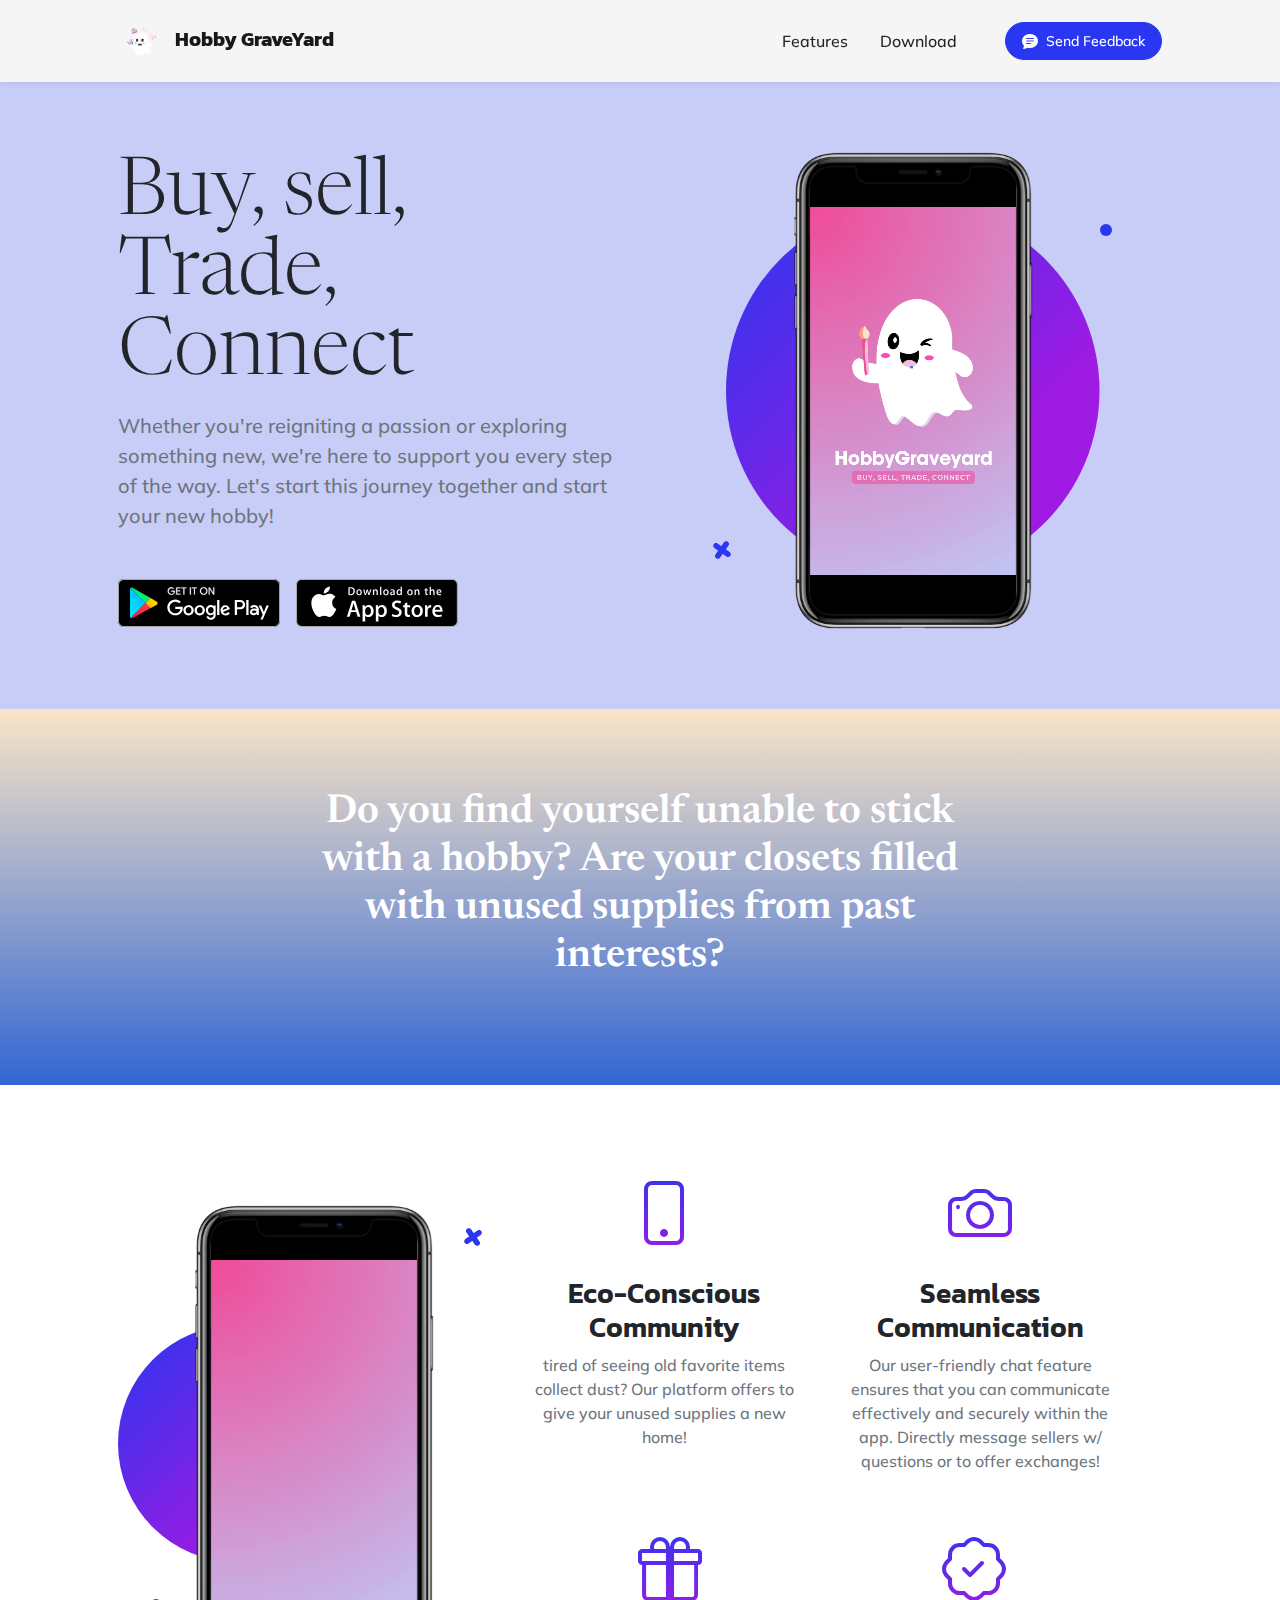
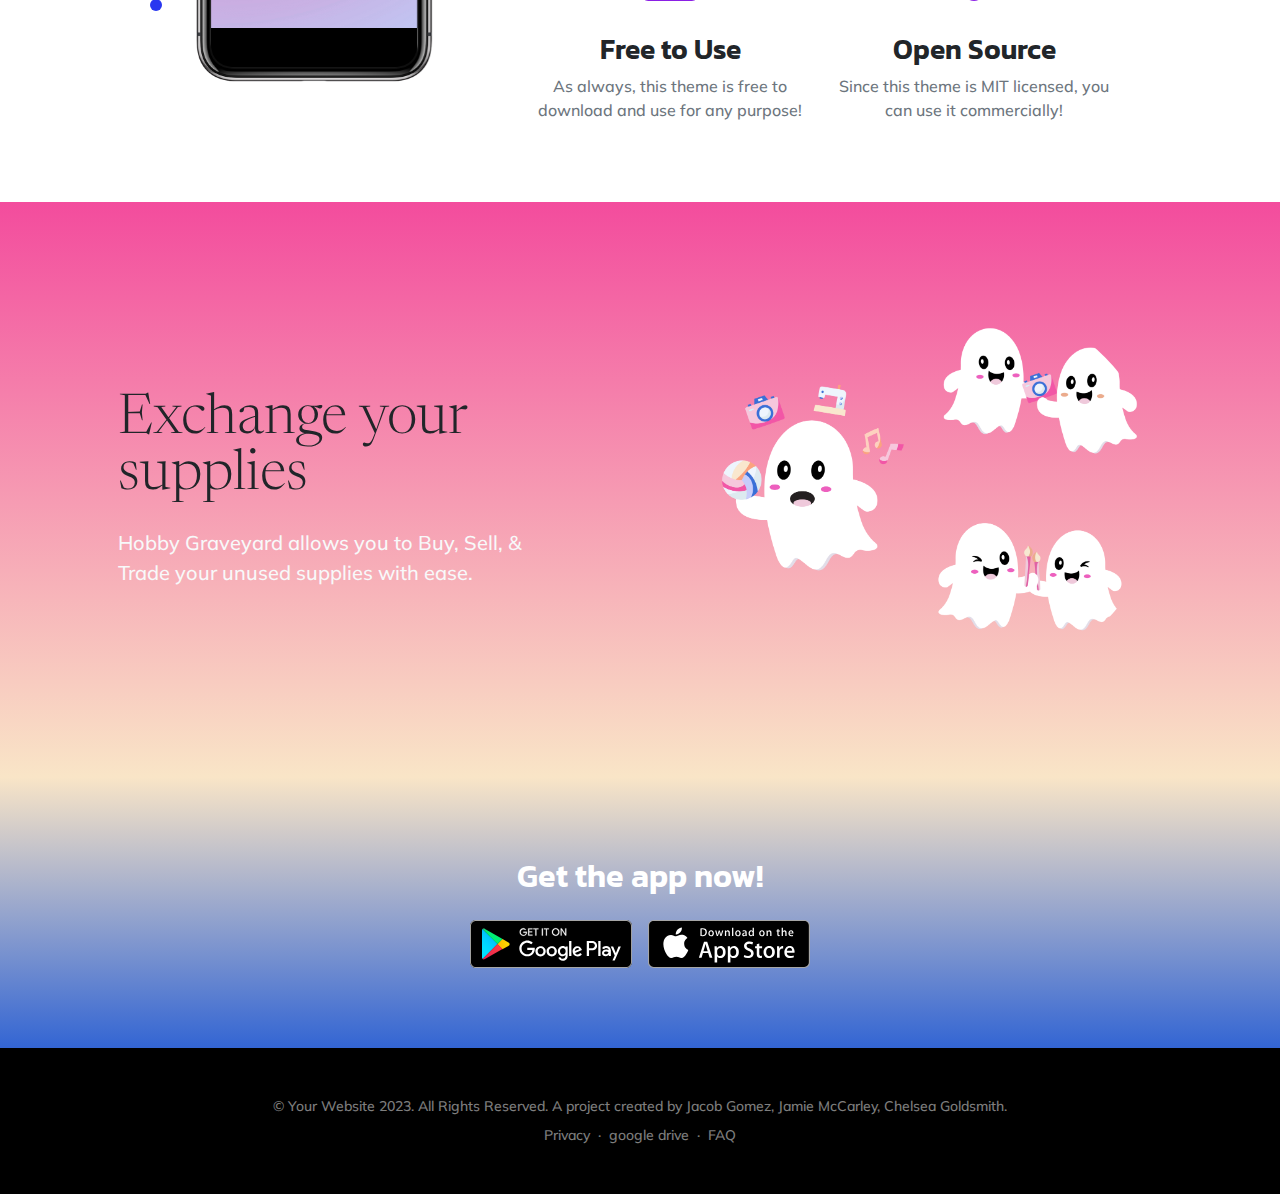
==== commit a546eddb: "feedback" ====
--- a/index.html
+++ b/index.html
@@ -34,7 +34,7 @@
             <div class="collapse navbar-collapse" id="navbarResponsive">
                 <ul class="navbar-nav ms-auto me-4 my-3 my-lg-0">
                     <li class="nav-item"><a class="nav-link me-lg-3" href="#features">Features</a></li>
-                    <li class="nav-item"><a class="nav-link me-lg-3" href="#download">Download</a></li>
+                    <li class="nav-item"><a class="nav-link me-lg-3" href="https://www.figma.com/proto/bBG4HDluqaXCtLCcIJEtqa/Prototype?type=design&node-id=39-1030&t=EaT60MHSPB8FSh4I-1&scaling=scale-down&page-id=0%3A1&starting-point-node-id=39%3A1030&show-proto-sidebar=1&mode=design">Download</a></li>
                 </ul>
                 <button class="btn btn-primary rounded-pill px-3 mb-2 mb-lg-0" data-bs-toggle="modal" data-bs-target="#feedbackModal">
                     <span class="d-flex align-items-center">
@@ -95,8 +95,7 @@
         <div class="container px-5">
             <div class="row gx-5 justify-content-center">
                 <div class="col-xl-8">
-                    <div class="h2 fs-1 text-white mb-4">Do you find yourself unable to stick with a hobby? Are your closets filled with unused supplies from past interests?</div>
-                    <img src="assets/img/tnw-logo.svg" alt="..." style="height: 3rem">
+                                     <div class="h2 fs-1 text-white mb-4">Do you find yourself unable to stick with a hobby? Are your closets filled with unused supplies from past interests?</div>
                 </div>
             </div>
         </div>
@@ -180,7 +179,7 @@
             <div class="row gx-5 align-items-center justify-content-center justify-content-lg-between">
                 <div class="col-12 col-lg-5">
                     <h2 class="display-4 lh-1 mb-4">Exchange your supplies</h2>
-                    <p class="lead fw-normal text-muted mb-5 mb-lg-0"> Hobby Graveyard allows you to Buy, Sell, & Trade your unused supplies with ease.</p>
+                    <p class="lead fw-normal text-light mb-5 mb-lg-0"> Hobby Graveyard allows you to Buy, Sell, & Trade your unused supplies with ease.</p>
                 </div>
                 <div class="col-sm-8 col-md-6">
                     <div class="px-5 px-sm-0"><img class="img-fluid rounded-circle" src="assets/img/Untitled (65).png" alt="..."></div>
@@ -189,18 +188,7 @@
         </div>
     </section>
     <!-- Call to action section-->
-    <section class="cta">
-        <div class="cta-content">
-            <div class="container px-5">
-                <h2 class="text-white display-1 lh-1 mb-4">
-                    Stop waiting.
-                    <br>
-                    Start Trading.
-                </h2>
-                <a class="btn btn-outline-light py-3 px-4 rounded-pill" href="https://www.figma.com/proto/bBG4HDluqaXCtLCcIJEtqa/Prototype?type=design&node-id=39-1030&t=EaT60MHSPB8FSh4I-1&scaling=scale-down&page-id=0%3A1&starting-point-node-id=39%3A1030&show-proto-sidebar=1&mode=design" target="_blank">Try the Demo!</a>
-            </div>
-        </div>
-    </section>
+   
     <!-- App badge section-->
     <section class="bg-gradient-primary-to-secondary" id="download">
         <div class="container px-5">
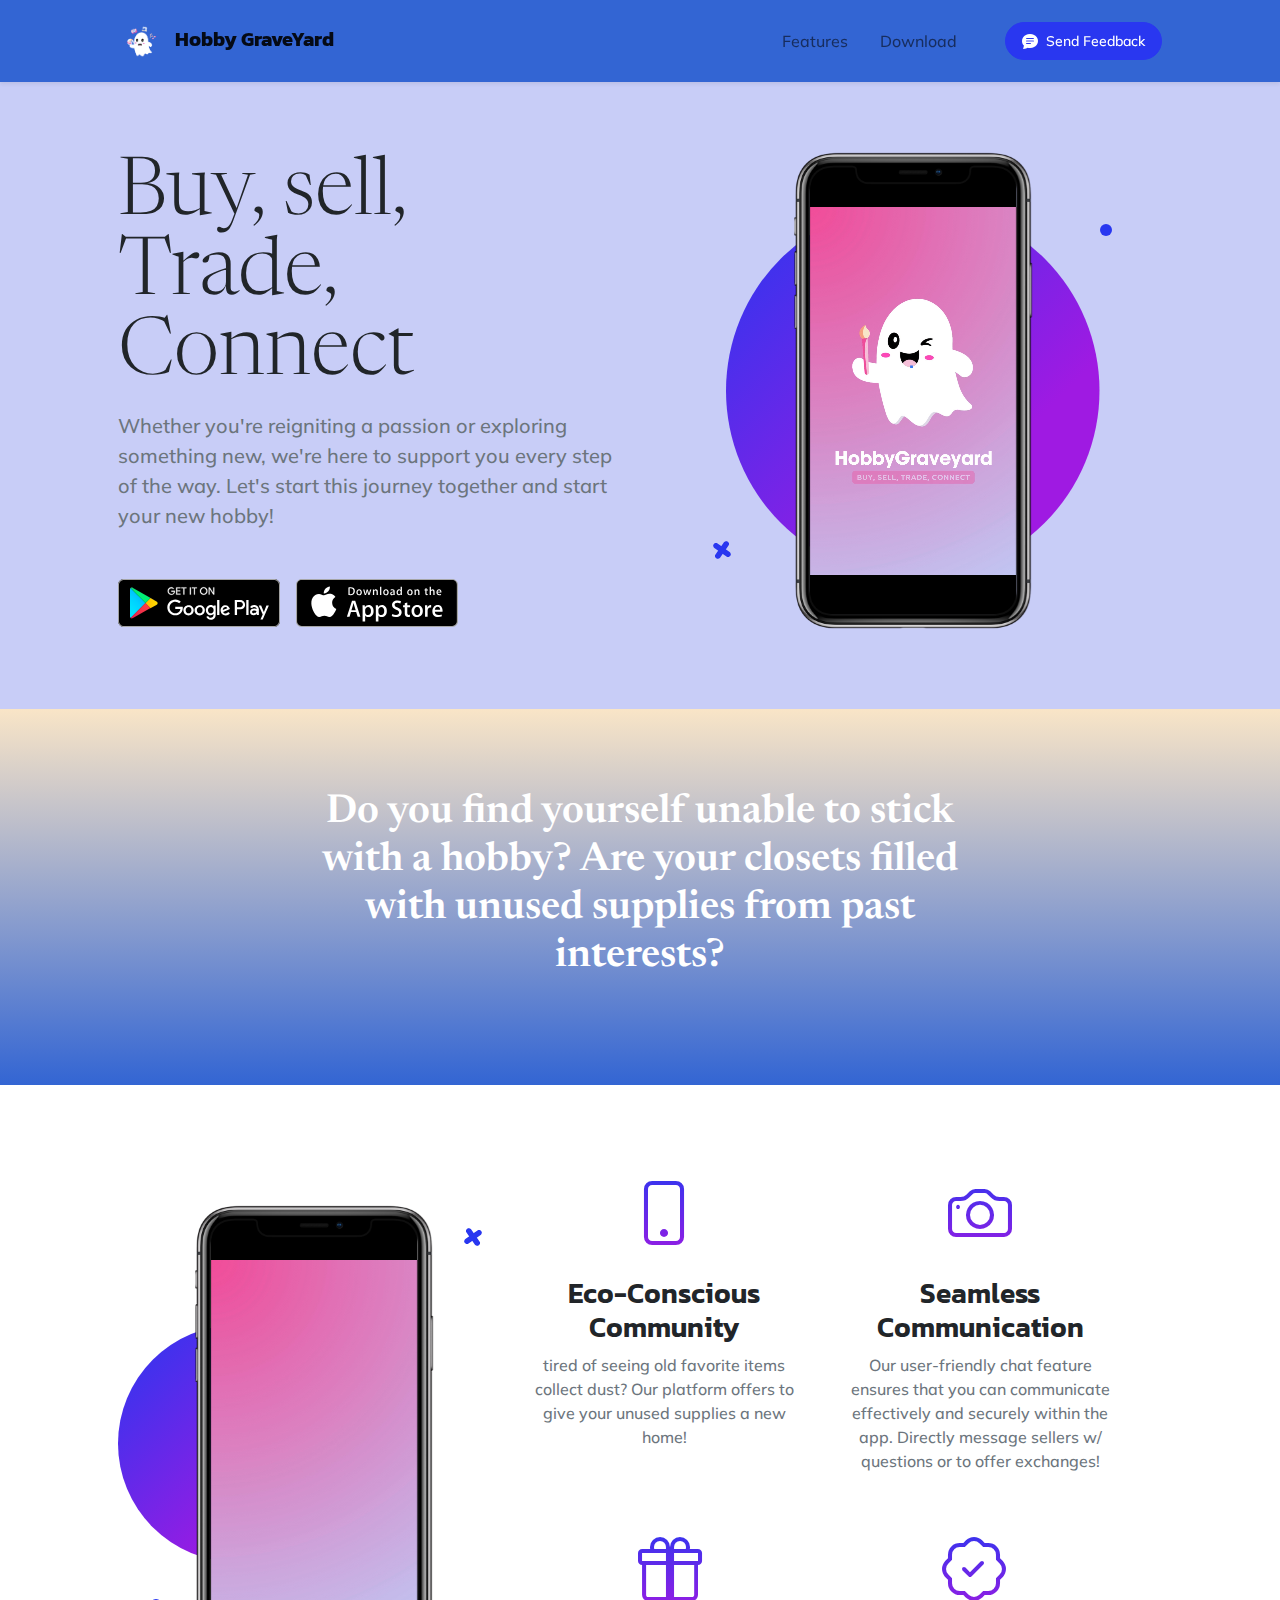
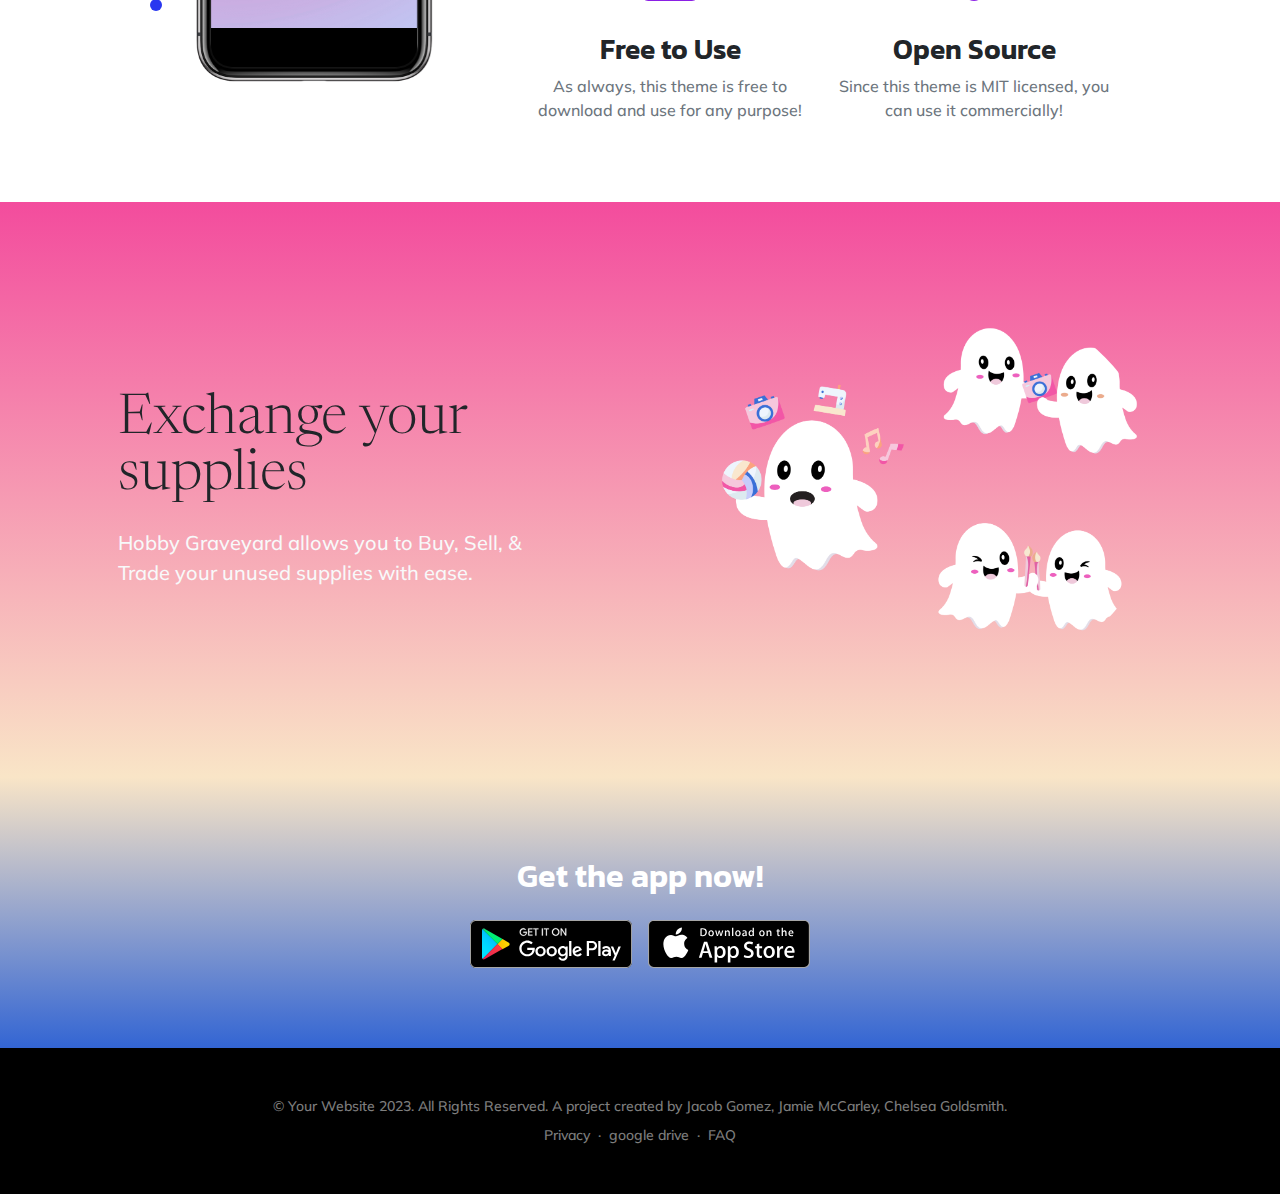
==== commit 5b817825: "nav" ====
--- a/index.html
+++ b/index.html
@@ -6,7 +6,7 @@
         <meta name="viewport" content="width=device-width, initial-scale=1, shrink-to-fit=no">
         <meta name="description" content="">
         <meta name="author" content="">
-        <title>New Age - Start Bootstrap Theme</title>
+        <title></title>
         <link rel="icon" type="image/x-icon" href="assets/favicon.ico">
         <!-- Bootstrap icons-->
         <link href="https://cdn.jsdelivr.net/npm/bootstrap-icons@1.5.0/font/bootstrap-icons.css" rel="stylesheet">
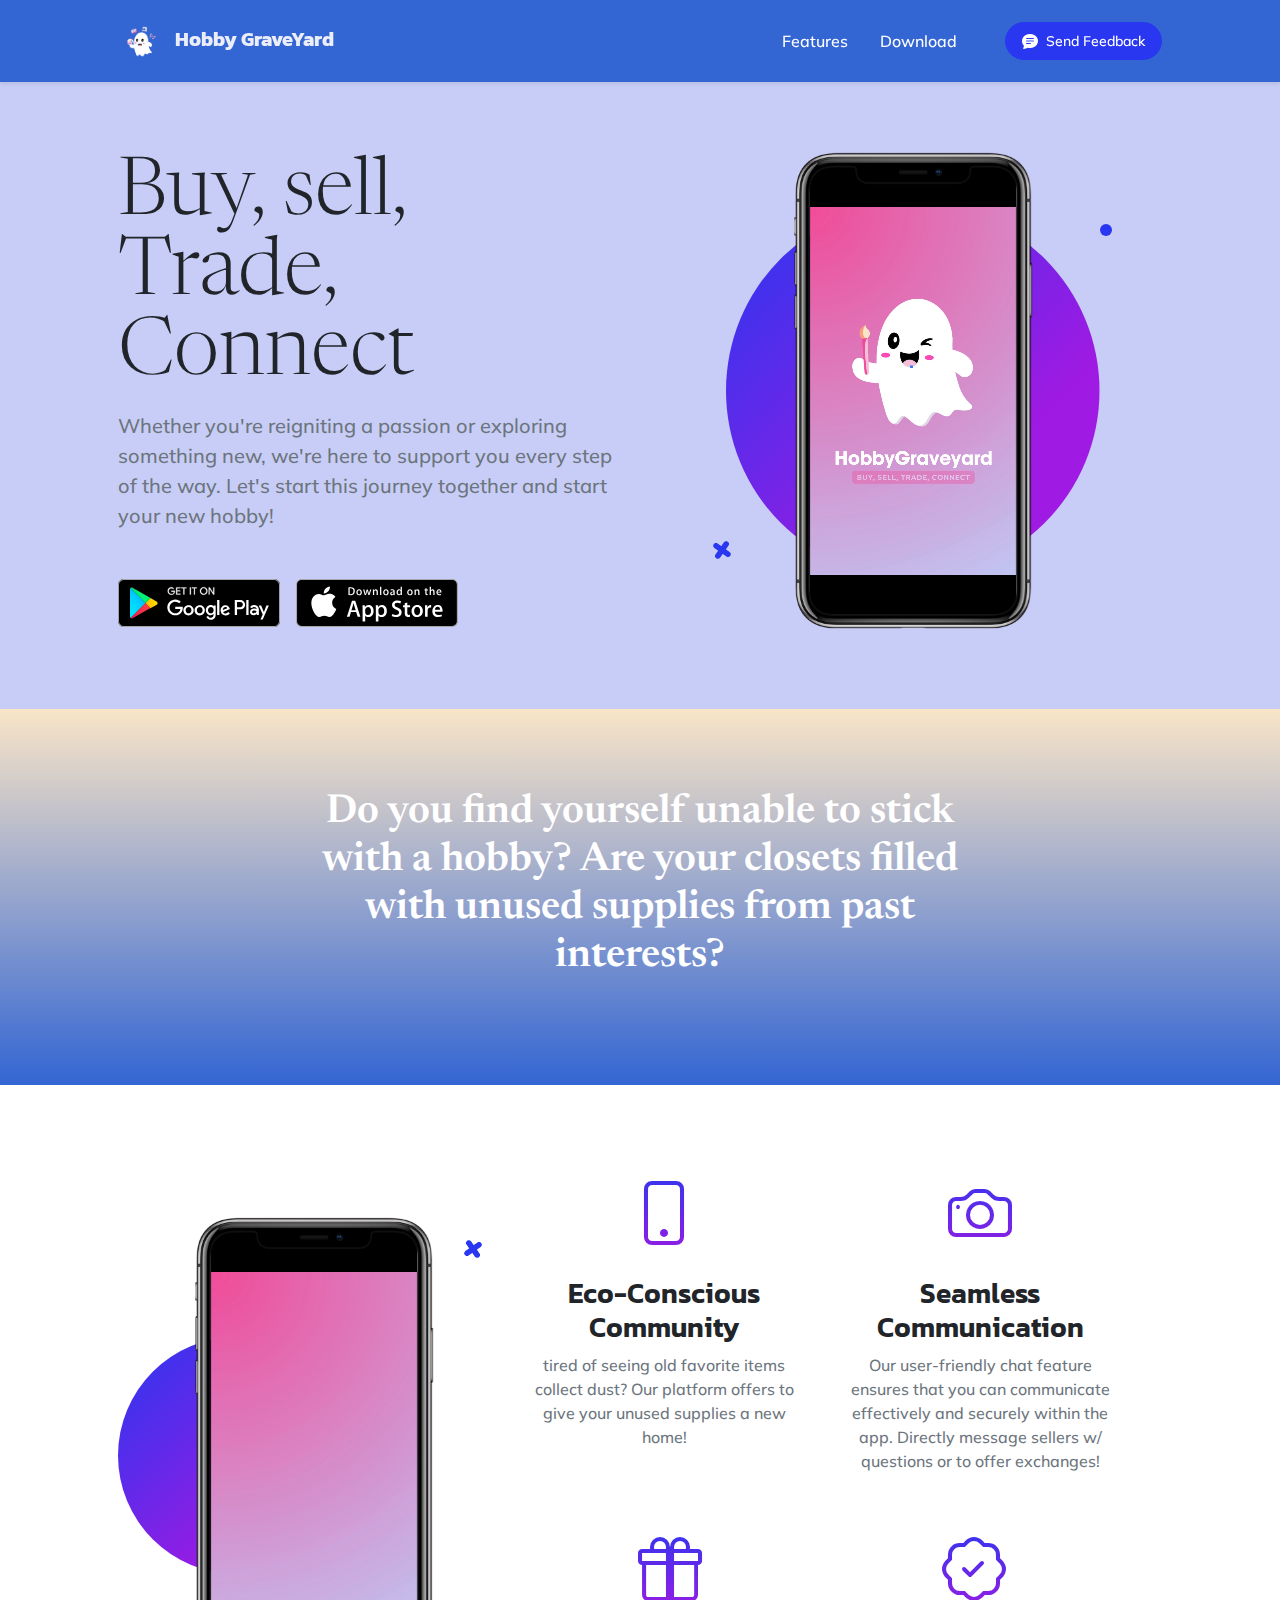
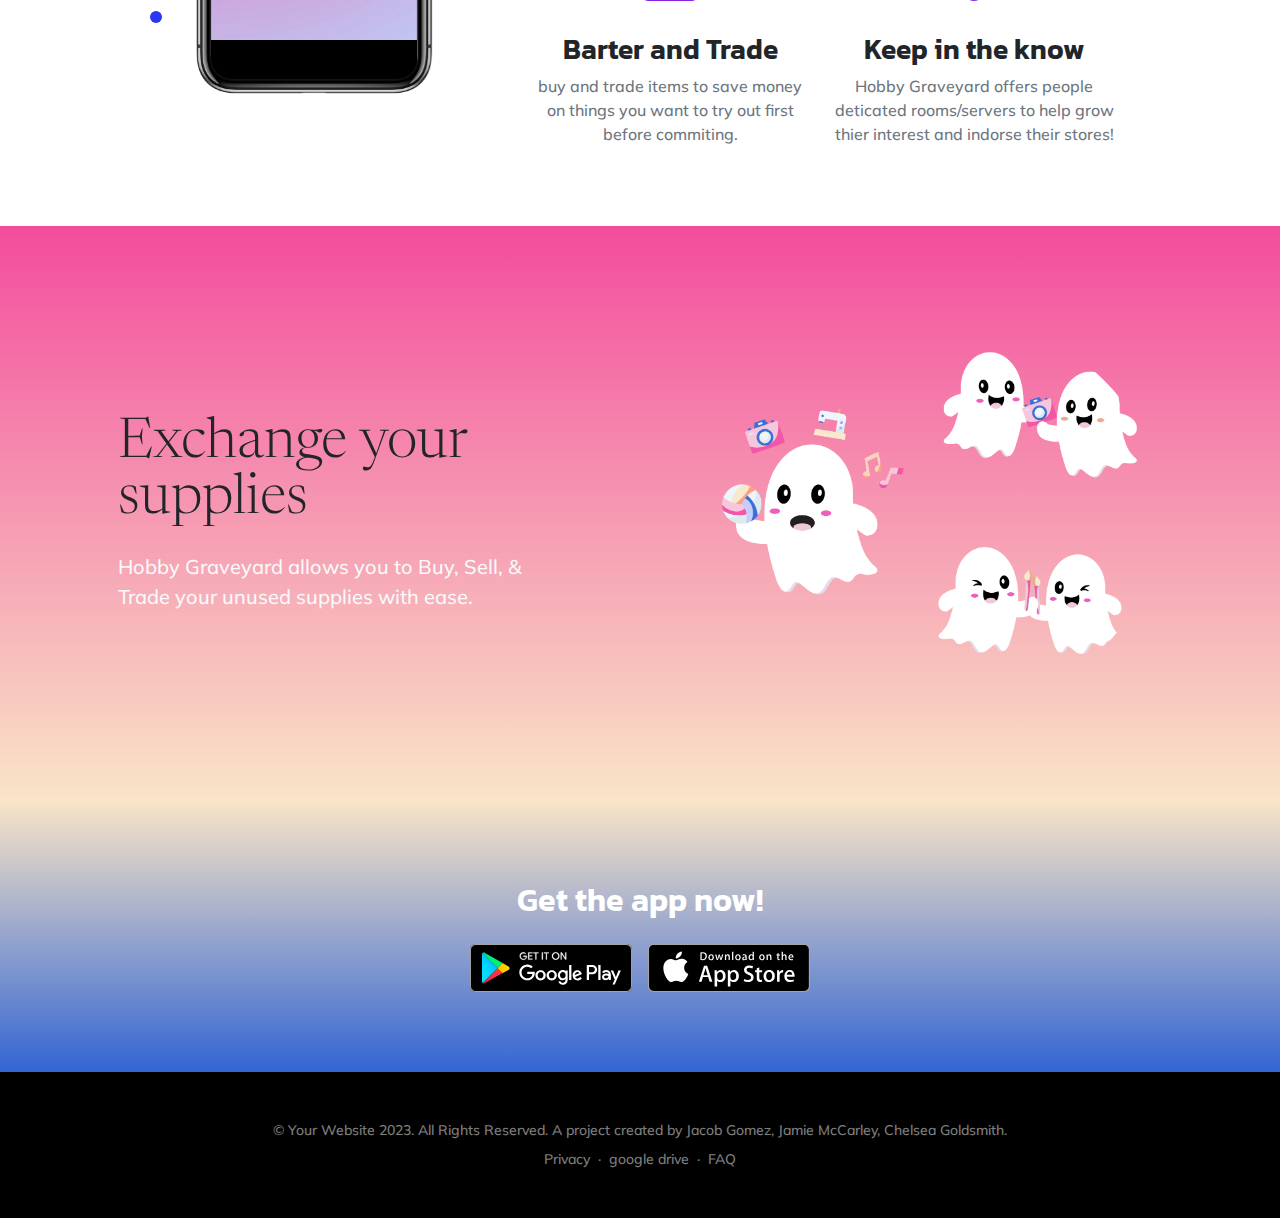
==== commit 1d66b483: "changed info" ====
--- a/index.html
+++ b/index.html
@@ -129,16 +129,16 @@
                                 <!-- Feature item-->
                                 <div class="text-center">
                                     <i class="bi-gift icon-feature text-gradient d-block mb-3"></i>
-                                    <h3 class="font-alt">Free to Use</h3>
-                                    <p class="text-muted mb-0">As always, this theme is free to download and use for any purpose!</p>
+                                    <h3 class="font-alt">Barter and Trade</h3>
+                                    <p class="text-muted mb-0"> buy and trade items to save money on things you want to try out first before commiting.</p>
                                 </div>
                             </div>
                             <div class="col-md-6">
                                 <!-- Feature item-->
                                 <div class="text-center">
                                     <i class="bi-patch-check icon-feature text-gradient d-block mb-3"></i>
-                                    <h3 class="font-alt">Open Source</h3>
-                                    <p class="text-muted mb-0">Since this theme is MIT licensed, you can use it commercially!</p>
+                                    <h3 class="font-alt">Keep in the know</h3>
+                                    <p class="text-muted mb-0">Hobby Graveyard offers people deticated rooms/servers to help grow thier interest and indorse their stores!</p>
                                 </div>
                             </div>
                         </div>
